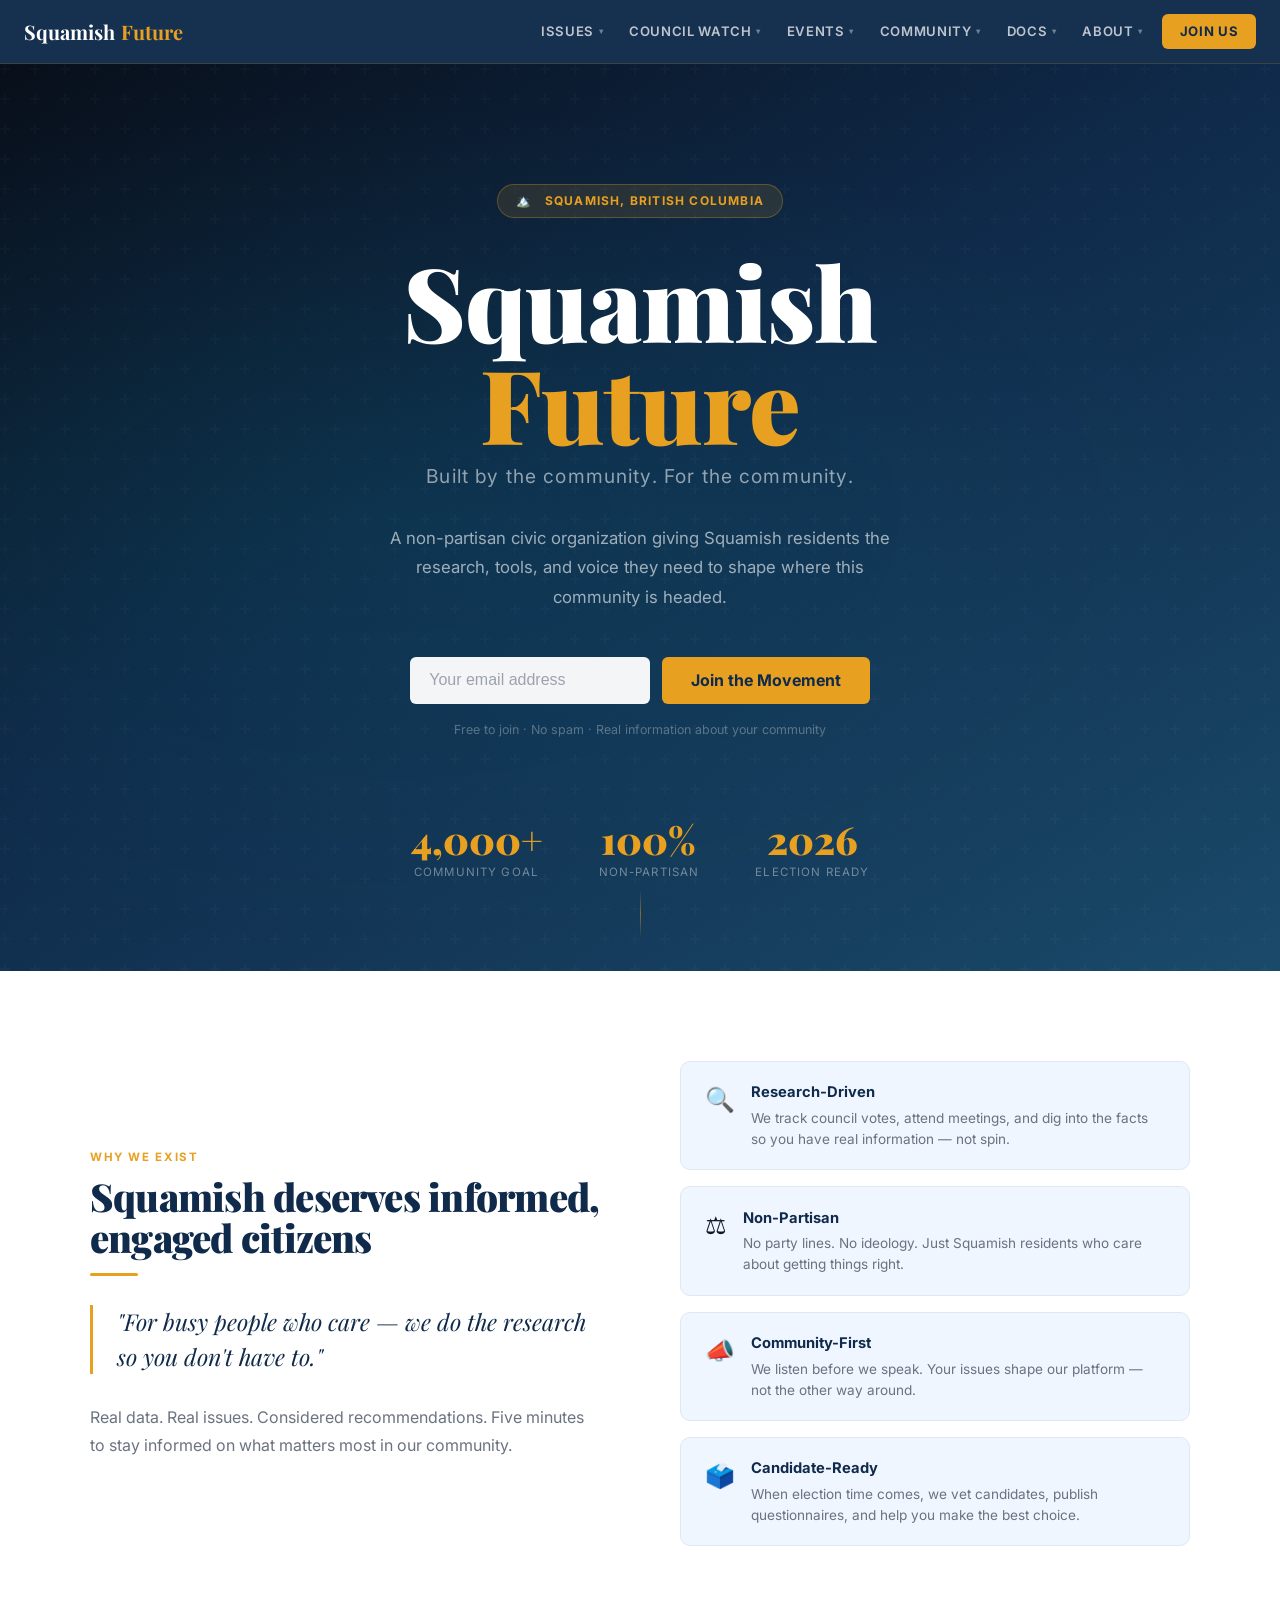
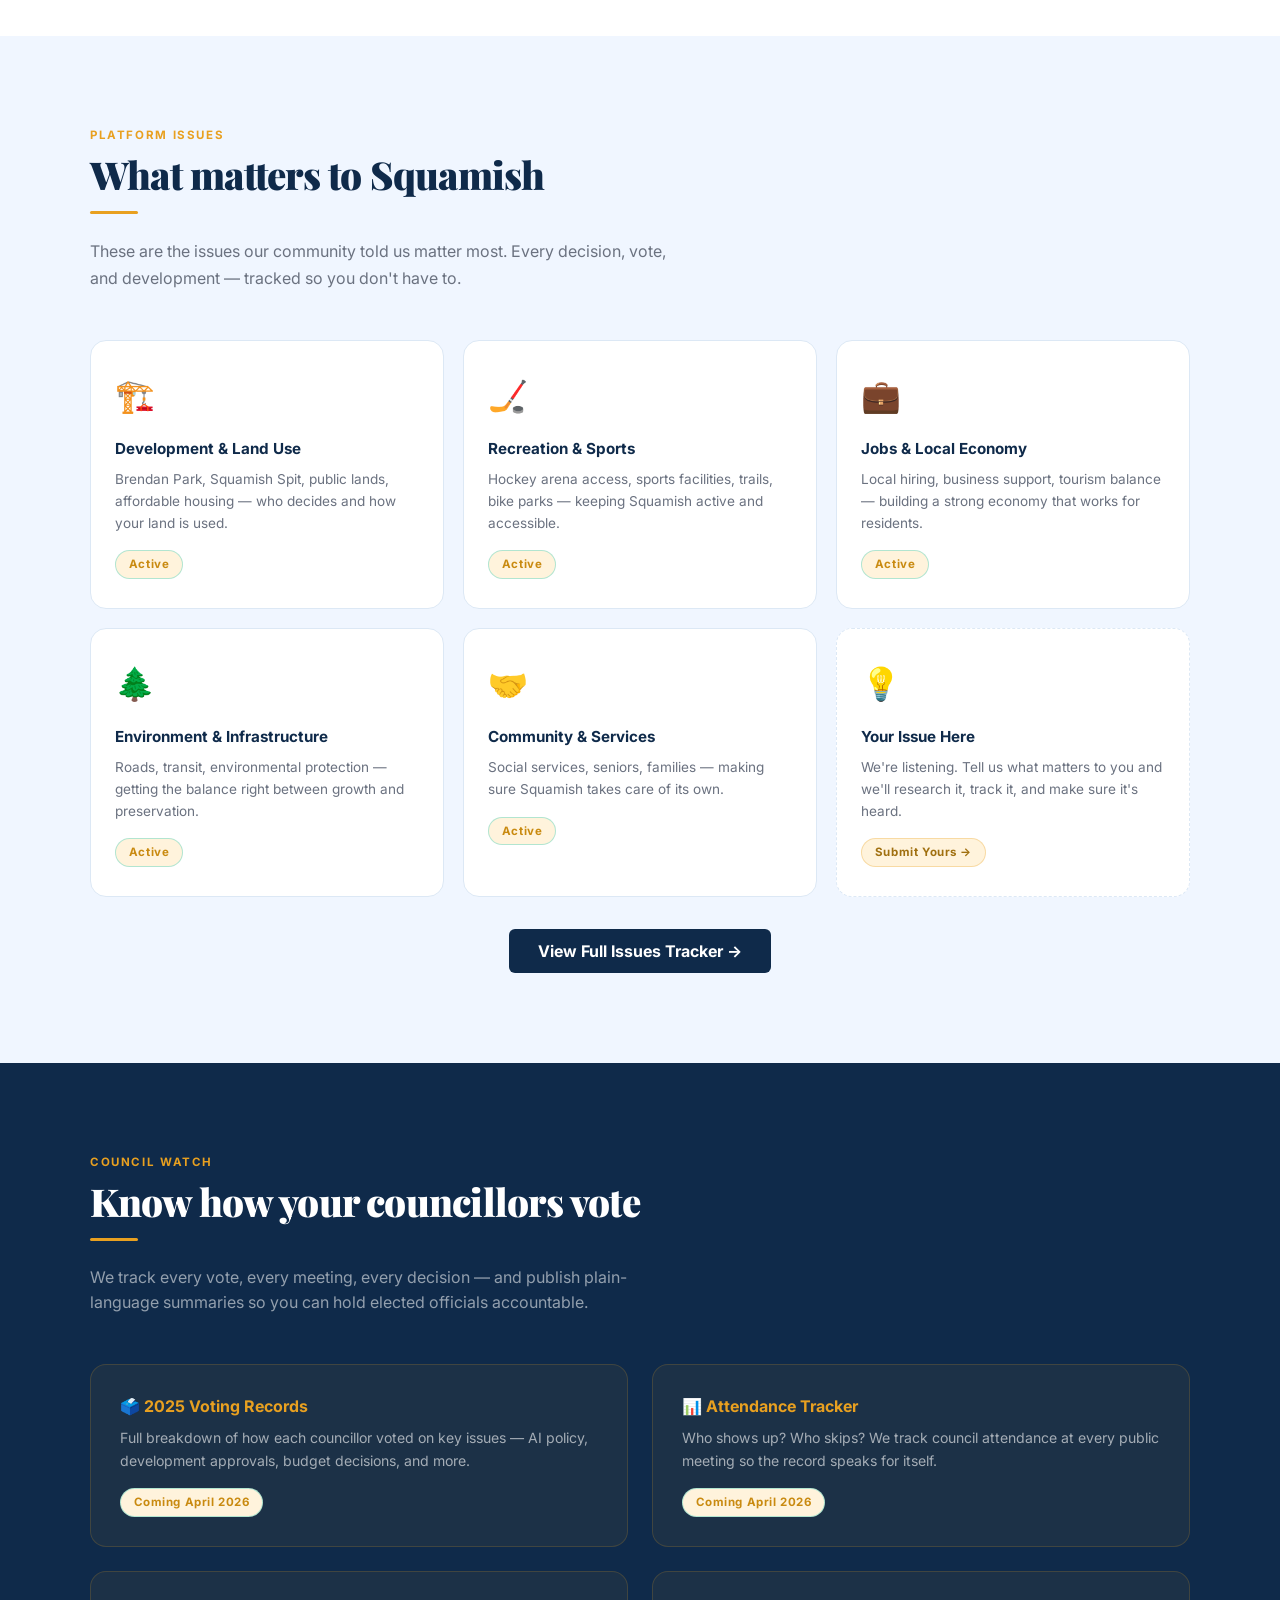
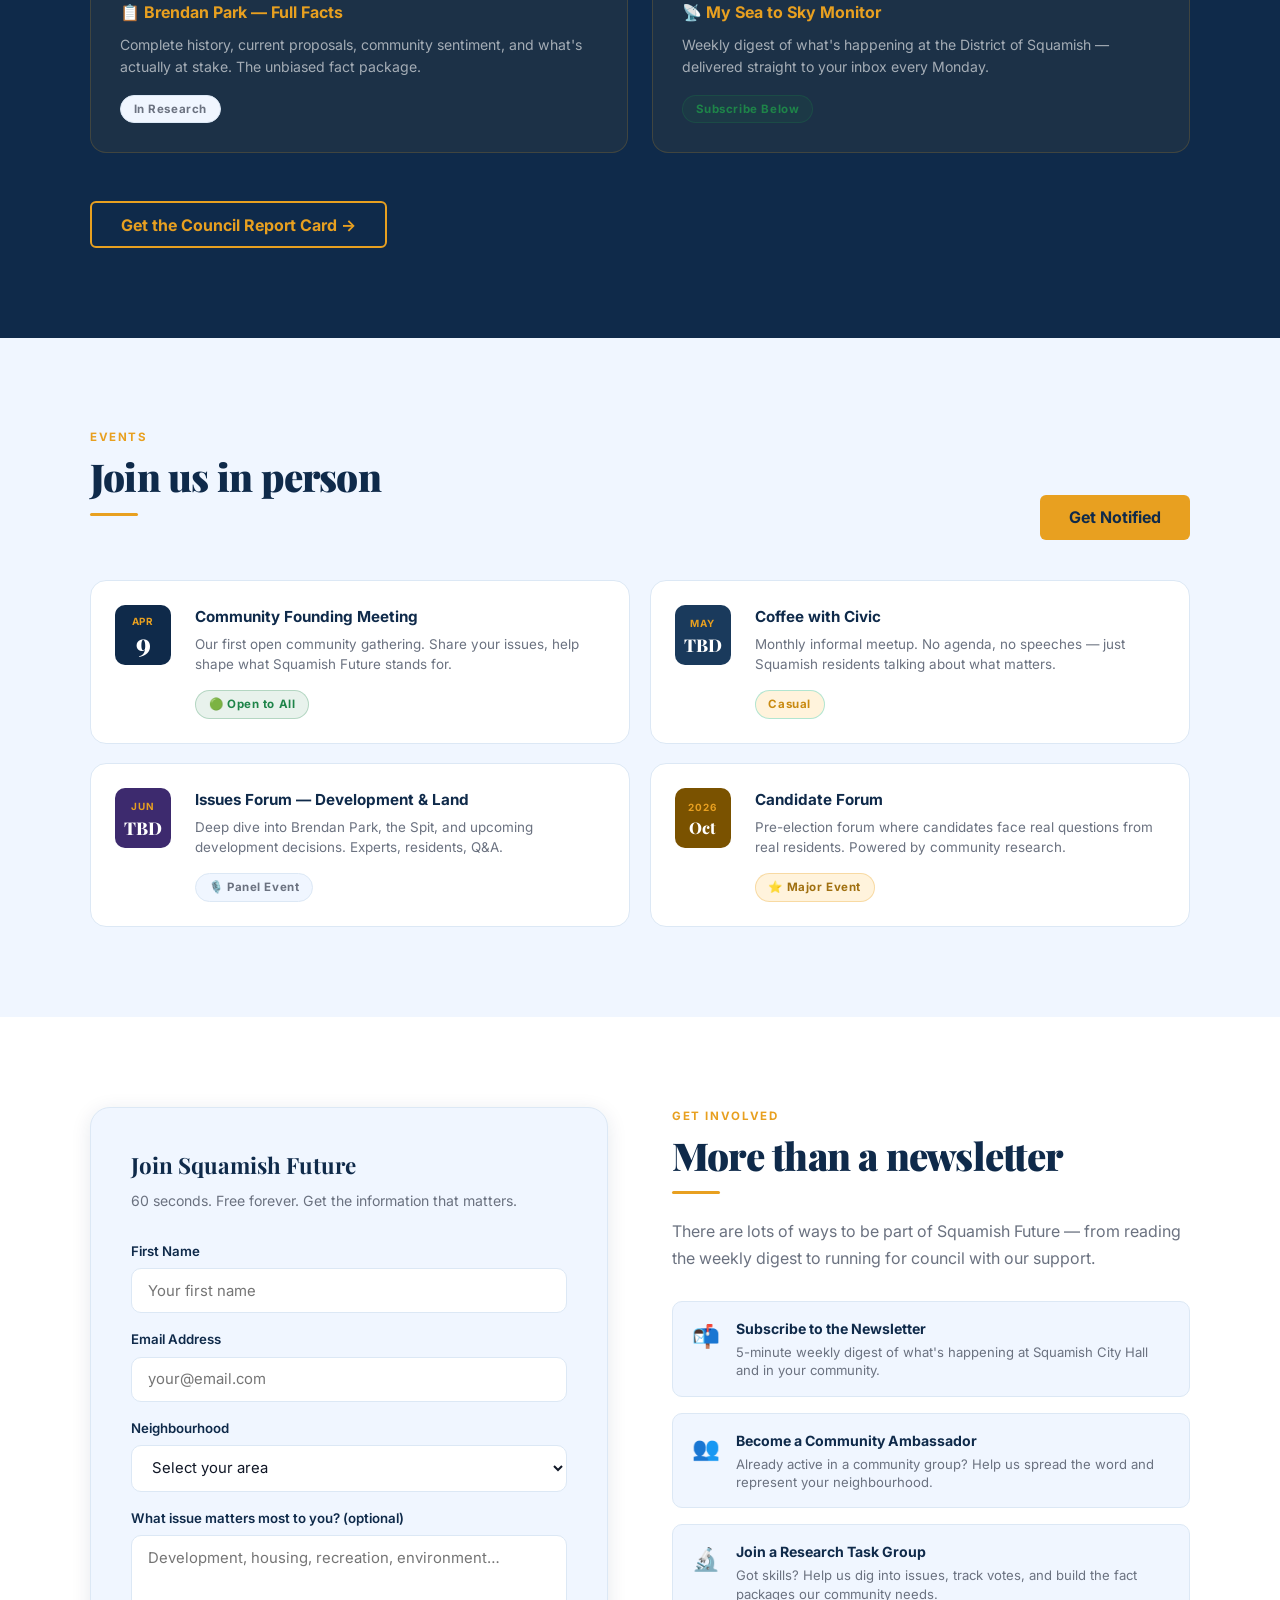
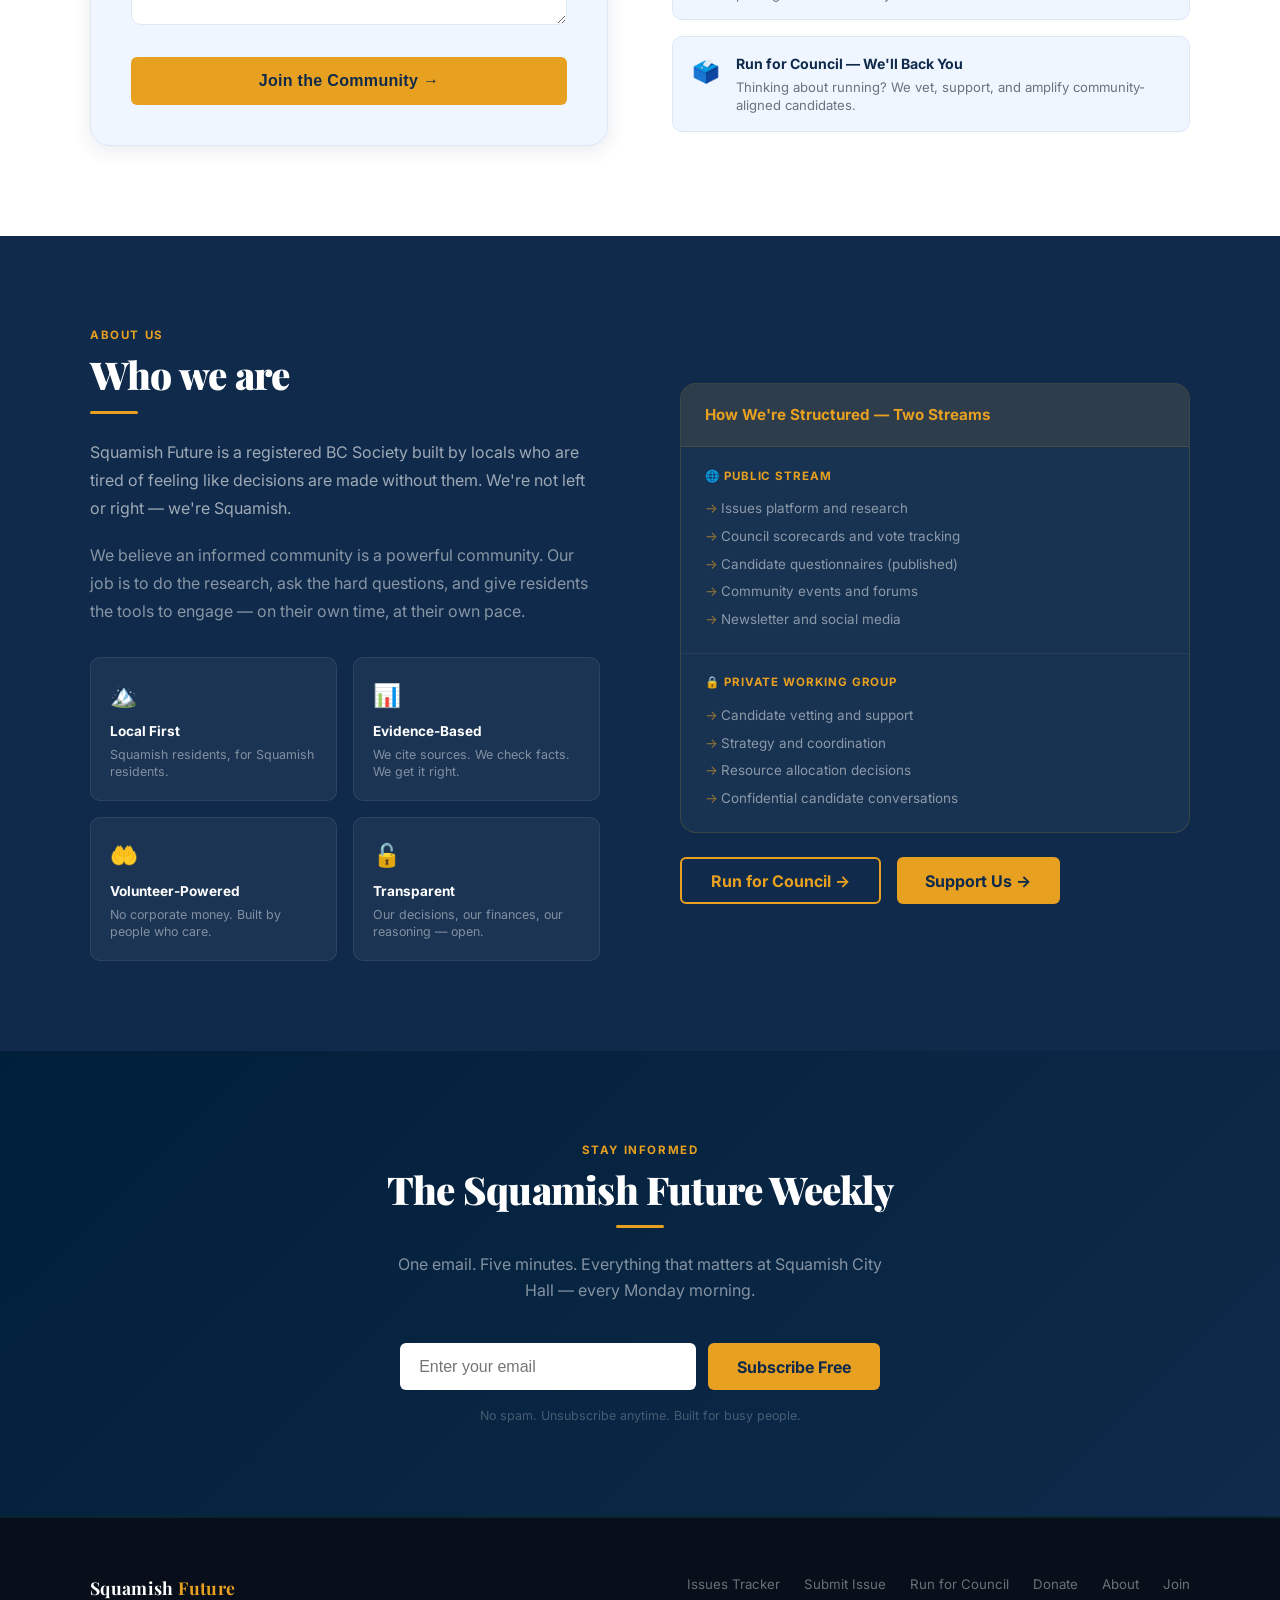
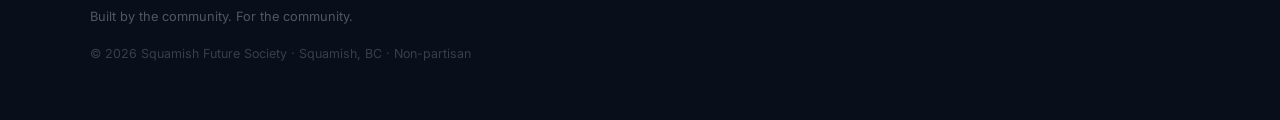
==== index.html @ d2bfe94b "Initial commit — Squamish Future prototype website" ====
<!DOCTYPE html>
<html lang="en">
<head>
  <meta charset="UTF-8" />
  <meta name="viewport" content="width=device-width, initial-scale=1.0" />
  <title>Squamish Future — Built by the community. For the community.</title>
  <meta name="description" content="Squamish Future is a non-partisan civic organization for Squamish, BC. Real data. Real issues. Built by the community, for the community." />
  <link rel="stylesheet" href="brand.css" />
  <style>
    /* ── PAGE-SPECIFIC STYLES ─────────────────────────── */

    /* HERO */
    #hero {
      min-height: 100vh;
      display: flex; flex-direction: column;
      align-items: center; justify-content: center;
      text-align: center;
      padding: 120px 2rem 90px;
      position: relative;
    }
    .hero-badge {
      display: inline-flex; align-items: center; gap: 0.5rem;
      background: rgba(232,160,32,0.12);
      border: 1px solid rgba(232,160,32,0.3);
      color: var(--teal);
      font-size: 0.75rem; font-weight: 700;
      letter-spacing: 0.1em; text-transform: uppercase;
      padding: 0.4rem 1.1rem; border-radius: 100px;
      margin-bottom: 2rem; position: relative; z-index: 1;
    }
    .hero-chief { display: none; }
    #hero h1 {
      font-family: var(--font-display);
      font-size: clamp(3.2rem, 8vw, 7rem);
      font-weight: 900;
      letter-spacing: -0.01em;
      text-transform: none;
      color: var(--white);
      line-height: 1.0;
      margin-bottom: 0.4rem;
      position: relative; z-index: 1;
    }
    #hero h1 .teal { color: var(--teal); }
    .hero-tagline {
      font-size: clamp(0.95rem, 2vw, 1.2rem);
      color: rgba(255,255,255,0.55);
      font-weight: 400;
      letter-spacing: 0.06em;
      margin-bottom: 2rem;
      position: relative; z-index: 1;
    }
    .hero-sub {
      font-size: 1.05rem;
      color: rgba(255,255,255,0.6);
      max-width: 520px;
      margin: 0 auto 2.8rem;
      line-height: 1.75;
      position: relative; z-index: 1;
    }
    .hero-form {
      display: flex; gap: 0.75rem;
      max-width: 460px; width: 100%;
      margin: 0 auto 1rem;
      position: relative; z-index: 1;
    }
    .hero-form input {
      flex: 1; padding: 0.9rem 1.2rem;
      border: none; border-radius: var(--radius-sm);
      font-size: 1rem; background: rgba(255,255,255,0.95);
      color: var(--dark); outline: none;
    }
    .hero-form input::placeholder { color: #9ca3af; }
    .hero-note {
      color: rgba(255,255,255,0.3);
      font-size: 0.78rem;
      position: relative; z-index: 1;
    }
    .hero-stats {
      display: flex; gap: 3.5rem; justify-content: center;
      margin-top: 5rem; flex-wrap: wrap;
      position: relative; z-index: 1;
    }
    .hero-stat .num {
      font-family: var(--font-display);
      font-size: 2.4rem; font-weight: 900;
      color: var(--teal); display: block; line-height: 1;
    }
    .hero-stat .lbl {
      color: rgba(255,255,255,0.4);
      font-size: 0.72rem; letter-spacing: 0.1em;
      text-transform: uppercase; margin-top: 0.3rem; display: block;
    }
    .teal-line {
      width: 1px; height: 50px;
      background: linear-gradient(to bottom, transparent, var(--teal), transparent);
      position: absolute; bottom: 2rem; left: 50%; opacity: 0.5;
      animation: pulse-line 2s ease-in-out infinite;
    }
    @keyframes pulse-line { 0%,100%{opacity:0.3} 50%{opacity:0.7} }

    /* MISSION */
    #mission { background: var(--white); }
    .mission-grid { display: grid; grid-template-columns: 1fr 1fr; gap: 5rem; align-items: center; }
    .mission-quote {
      font-family: var(--font-display);
      font-style: italic;
      font-size: 1.45rem;
      color: var(--navy);
      line-height: 1.5;
      padding-left: 1.5rem;
      border-left: 3px solid var(--teal);
      margin: 1.8rem 0;
    }
    .pillars { display: flex; flex-direction: column; gap: 1rem; }
    .pillar {
      display: flex; align-items: flex-start; gap: 1rem;
      padding: 1.2rem 1.5rem;
      background: var(--light); border-radius: var(--radius-md);
      border: 1px solid var(--border);
      transition: all 0.2s;
    }
    .pillar:hover { border-color: var(--teal); box-shadow: var(--shadow-sm); }
    .pillar-icon { font-size: 1.5rem; flex-shrink: 0; }
    .pillar h4 { font-size: 0.92rem; font-weight: 700; color: var(--navy); margin-bottom: 0.2rem; }
    .pillar p { font-size: 0.85rem; color: var(--grey); line-height: 1.55; }

    /* ISSUES */
    #issues { background: var(--light); }
    .issues-header { margin-bottom: 3rem; }
    .issues-grid { display: grid; grid-template-columns: repeat(3, 1fr); gap: 1.2rem; }
    .issue-card {
      background: var(--white); border: 1px solid var(--border);
      border-radius: var(--radius-lg); padding: 1.8rem 1.5rem;
      transition: all 0.22s;
    }
    .issue-card:hover { transform: translateY(-3px); box-shadow: var(--shadow-md); border-color: rgba(232,160,32,0.3); }
    .issue-icon { font-size: 2rem; margin-bottom: 1rem; display: block; }
    .issue-card h3 { font-size: 0.95rem; font-weight: 700; color: var(--navy); margin-bottom: 0.5rem; }
    .issue-card p { font-size: 0.85rem; color: var(--grey); line-height: 1.6; }

    /* COUNCIL */
    #council { background: var(--navy); }
    #council .section-label { color: var(--teal); }
    #council .display { color: var(--white); }
    #council .section-sub { color: rgba(255,255,255,0.55); max-width: 560px; margin-bottom: 3rem; }
    .council-grid { display: grid; grid-template-columns: 1fr 1fr; gap: 1.5rem; }
    .council-card {
      background: rgba(232,160,32,0.06);
      border: 1px solid rgba(232,160,32,0.18);
      border-radius: var(--radius-lg); padding: 1.8rem;
      transition: all 0.2s;
    }
    .council-card:hover { background: rgba(232,160,32,0.1); border-color: rgba(232,160,32,0.35); }
    .council-card h3 { color: var(--teal); font-size: 1rem; font-weight: 700; margin-bottom: 0.5rem; }
    .council-card p { color: rgba(255,255,255,0.6); font-size: 0.88rem; line-height: 1.6; }
    .council-cta { margin-top: 3rem; }

    /* JOIN */
    #join { background: var(--white); }
    .join-grid { display: grid; grid-template-columns: 1fr 1fr; gap: 4rem; align-items: start; }
    .join-form-card {
      background: var(--light); border: 1px solid var(--border);
      border-radius: var(--radius-xl); padding: 2.5rem;
      box-shadow: var(--shadow-md);
    }
    .join-form-card h3 {
      font-family: var(--font-display);
      font-size: 1.4rem; color: var(--navy); margin-bottom: 0.4rem;
    }
    .join-form-card > p { color: var(--grey); font-size: 0.88rem; margin-bottom: 1.8rem; }
    .form-submit-btn {
      width: 100%; background: var(--teal); color: var(--navy);
      border: none; padding: 0.95rem; border-radius: var(--radius-sm);
      font-size: 1rem; font-weight: 800; cursor: pointer;
      transition: all 0.2s; margin-top: 0.5rem; letter-spacing: 0.02em;
    }
    .form-submit-btn:hover { background: var(--teal-dark); box-shadow: var(--shadow-teal); transform: translateY(-1px); }
    .ways-list { display: flex; flex-direction: column; gap: 1rem; }
    .way-item {
      display: flex; align-items: flex-start; gap: 1rem;
      padding: 1rem 1.2rem; background: var(--light);
      border-radius: var(--radius-md); border: 1px solid var(--border);
      transition: all 0.2s;
    }
    .way-item:hover { border-color: var(--teal); }
    .way-icon { font-size: 1.4rem; flex-shrink: 0; }
    .way-item h4 { font-size: 0.88rem; font-weight: 700; color: var(--navy); margin-bottom: 0.15rem; }
    .way-item p { font-size: 0.82rem; color: var(--grey); line-height: 1.4; }

    /* EVENTS */
    #events { background: var(--light); }
    .events-top { display: flex; justify-content: space-between; align-items: flex-end; margin-bottom: 2.5rem; flex-wrap: wrap; gap: 1rem; }
    .events-grid { display: grid; grid-template-columns: 1fr 1fr; gap: 1.2rem; }
    .event-card {
      display: flex; gap: 1.5rem; align-items: flex-start;
      padding: 1.5rem; background: var(--white);
      border: 1px solid var(--border); border-radius: var(--radius-lg);
      transition: all 0.2s;
    }
    .event-card:hover { box-shadow: var(--shadow-md); border-color: rgba(232,160,32,0.3); }
    .event-date {
      flex-shrink: 0; width: 56px; height: 60px;
      background: var(--navy); border-radius: var(--radius-md);
      display: flex; flex-direction: column; align-items: center; justify-content: center;
      color: white;
    }
    .event-date .month { font-size: 0.62rem; font-weight: 700; letter-spacing: 0.1em; text-transform: uppercase; color: var(--teal); }
    .event-date .day { font-size: 1.6rem; font-weight: 900; line-height: 1; font-family: var(--font-display); }
    .event-info h4 { font-size: 0.95rem; font-weight: 700; color: var(--navy); margin-bottom: 0.3rem; }
    .event-info p { font-size: 0.84rem; color: var(--grey); line-height: 1.5; }

    /* ABOUT */
    #about { background: var(--navy); }
    #about .section-label { color: var(--teal); }
    #about .display { color: var(--white); }
    #about .section-sub { color: rgba(255,255,255,0.55); }
    .about-grid { display: grid; grid-template-columns: 1fr 1fr; gap: 5rem; align-items: center; }
    .about-values { display: grid; grid-template-columns: 1fr 1fr; gap: 1rem; margin-top: 2rem; }
    .value-item {
      padding: 1.2rem; background: rgba(255,255,255,0.05);
      border: 1px solid rgba(255,255,255,0.08); border-radius: var(--radius-md);
    }
    .value-icon { font-size: 1.4rem; margin-bottom: 0.5rem; display: block; }
    .value-item h4 { font-size: 0.85rem; font-weight: 700; color: var(--white); margin-bottom: 0.2rem; }
    .value-item p { font-size: 0.78rem; color: rgba(255,255,255,0.45); line-height: 1.4; }
    .stream-card {
      background: rgba(255,255,255,0.04); border: 1px solid rgba(232,160,32,0.18);
      border-radius: var(--radius-lg); overflow: hidden;
    }
    .stream-header { background: rgba(232,160,32,0.1); padding: 1.2rem 1.5rem; border-bottom: 1px solid rgba(232,160,32,0.15); }
    .stream-header h3 { color: var(--teal); font-size: 0.95rem; font-weight: 700; }
    .stream-body { padding: 1.2rem 1.5rem; border-bottom: 1px solid rgba(255,255,255,0.06); }
    .stream-body:last-child { border-bottom: none; }
    .stream-label { font-size: 0.72rem; font-weight: 700; letter-spacing: 0.08em; text-transform: uppercase; color: var(--teal); margin-bottom: 0.6rem; display: block; }
    .stream-body ul { list-style: none; }
    .stream-body li { font-size: 0.84rem; color: rgba(255,255,255,0.5); padding: 0.2rem 0 0.2rem 1rem; position: relative; }
    .stream-body li::before { content: '→'; position: absolute; left: 0; color: var(--teal); opacity: 0.6; }

    /* NEWSLETTER */
    #newsletter {
      background: linear-gradient(135deg, #001f3a 0%, var(--navy) 100%);
      text-align: center;
    }
    #newsletter .display { color: var(--white); }
    #newsletter .section-sub { color: rgba(255,255,255,0.5); margin: 0 auto 2.5rem; max-width: 500px; }
    .newsletter-form { display: flex; gap: 0.75rem; justify-content: center; flex-wrap: wrap; max-width: 480px; margin: 0 auto; }
    .newsletter-form input { flex: 1; min-width: 200px; padding: 0.9rem 1.2rem; border: none; border-radius: var(--radius-sm); font-size: 1rem; outline: none; }
    .newsletter-note { color: rgba(255,255,255,0.25); font-size: 0.78rem; margin-top: 1rem; }

    /* RESPONSIVE */
    @media (max-width: 900px) {
      .mission-grid, .join-grid, .about-grid { grid-template-columns: 1fr; gap: 2.5rem; }
      .council-grid { grid-template-columns: 1fr; }
    }
    @media (max-width: 700px) {
      .issues-grid { grid-template-columns: 1fr 1fr; }
      .events-grid { grid-template-columns: 1fr; }
      .about-values { grid-template-columns: 1fr 1fr; }
      .hero-stats { gap: 2rem; }
      .hero-form { flex-direction: column; }
    }
    @media (max-width: 480px) {
      .issues-grid, .about-values { grid-template-columns: 1fr; }
    }
  </style>
</head>
<body>

<!-- NAV -->
<nav class="sf-nav" id="mainNav"></nav>

<!-- HERO -->
<section id="hero" class="hero-bg">
  <div class="hero-badge">🏔️ &nbsp; Squamish, British Columbia</div>

  <h1 class="display display-lg">Squamish<br><span class="teal">Future</span></h1>
  <p class="hero-tagline">Built by the community. For the community.</p>
  <p class="hero-sub">A non-partisan civic organization giving Squamish residents the research, tools, and voice they need to shape where this community is headed.</p>

  <form class="hero-form" onsubmit="return false;">
    <input type="email" placeholder="Your email address" />
    <button class="btn btn-teal" type="submit">Join the Movement</button>
  </form>
  <p class="hero-note">Free to join · No spam · Real information about your community</p>

  <div class="hero-stats">
    <div class="hero-stat"><span class="num">4,000+</span><span class="lbl">Community Goal</span></div>
    <div class="hero-stat"><span class="num">100%</span><span class="lbl">Non-Partisan</span></div>
    <div class="hero-stat"><span class="num">2026</span><span class="lbl">Election Ready</span></div>
  </div>

  <div class="teal-line"></div>
</section>

<!-- MISSION -->
<section id="mission" class="sf-section">
  <div class="container">
    <div class="mission-grid">
      <div>
        <span class="section-label">Why We Exist</span>
        <h2 class="display display-sm" style="color:var(--navy)">Squamish deserves informed, engaged citizens</h2>
        <div class="teal-rule"></div>
        <blockquote class="mission-quote">"For busy people who care — we do the research so you don't have to."</blockquote>
        <p style="color:var(--grey); font-size:1rem; line-height:1.75;">Real data. Real issues. Considered recommendations. Five minutes to stay informed on what matters most in our community.</p>
      </div>
      <div class="pillars">
        <div class="pillar"><span class="pillar-icon">🔍</span><div><h4>Research-Driven</h4><p>We track council votes, attend meetings, and dig into the facts so you have real information — not spin.</p></div></div>
        <div class="pillar"><span class="pillar-icon">⚖️</span><div><h4>Non-Partisan</h4><p>No party lines. No ideology. Just Squamish residents who care about getting things right.</p></div></div>
        <div class="pillar"><span class="pillar-icon">📣</span><div><h4>Community-First</h4><p>We listen before we speak. Your issues shape our platform — not the other way around.</p></div></div>
        <div class="pillar"><span class="pillar-icon">🗳️</span><div><h4>Candidate-Ready</h4><p>When election time comes, we vet candidates, publish questionnaires, and help you make the best choice.</p></div></div>
      </div>
    </div>
  </div>
</section>

<!-- ISSUES -->
<section id="issues" class="sf-section-light">
  <div class="container">
    <div class="issues-header">
      <span class="section-label">Platform Issues</span>
      <h2 class="display display-sm" style="color:var(--navy)">What matters to Squamish</h2>
      <div class="teal-rule"></div>
      <p style="color:var(--grey); font-size:1rem; max-width:580px; line-height:1.7;">These are the issues our community told us matter most. Every decision, vote, and development — tracked so you don't have to.</p>
    </div>
    <div class="issues-grid">
      <div class="issue-card"><span class="issue-icon">🏗️</span><h3>Development &amp; Land Use</h3><p>Brendan Park, Squamish Spit, public lands, affordable housing — who decides and how your land is used.</p><div class="mt-2"><span class="badge badge-teal">Active</span></div></div>
      <div class="issue-card"><span class="issue-icon">🏒</span><h3>Recreation &amp; Sports</h3><p>Hockey arena access, sports facilities, trails, bike parks — keeping Squamish active and accessible.</p><div class="mt-2"><span class="badge badge-teal">Active</span></div></div>
      <div class="issue-card"><span class="issue-icon">💼</span><h3>Jobs &amp; Local Economy</h3><p>Local hiring, business support, tourism balance — building a strong economy that works for residents.</p><div class="mt-2"><span class="badge badge-teal">Active</span></div></div>
      <div class="issue-card"><span class="issue-icon">🌲</span><h3>Environment &amp; Infrastructure</h3><p>Roads, transit, environmental protection — getting the balance right between growth and preservation.</p><div class="mt-2"><span class="badge badge-teal">Active</span></div></div>
      <div class="issue-card"><span class="issue-icon">🤝</span><h3>Community &amp; Services</h3><p>Social services, seniors, families — making sure Squamish takes care of its own.</p><div class="mt-2"><span class="badge badge-teal">Active</span></div></div>
      <div class="issue-card" style="border-style:dashed; cursor:pointer;" onclick="window.location='submit.html'">
        <span class="issue-icon">💡</span>
        <h3>Your Issue Here</h3>
        <p>We're listening. Tell us what matters to you and we'll research it, track it, and make sure it's heard.</p>
        <div class="mt-2"><span class="badge badge-amber">Submit Yours →</span></div>
      </div>
    </div>
    <div class="mt-4 text-center">
      <a href="tracker.html" class="btn btn-navy">View Full Issues Tracker →</a>
    </div>
  </div>
</section>

<!-- COUNCIL WATCH -->
<section id="council" class="sf-section-dark">
  <div class="container">
    <span class="section-label">Council Watch</span>
    <h2 class="display display-sm">Know how your councillors vote</h2>
    <div class="teal-rule"></div>
    <p class="section-sub">We track every vote, every meeting, every decision — and publish plain-language summaries so you can hold elected officials accountable.</p>
    <div class="council-grid">
      <div class="council-card"><h3>🗳️ 2025 Voting Records</h3><p>Full breakdown of how each councillor voted on key issues — AI policy, development approvals, budget decisions, and more.</p><div class="mt-2"><span class="badge badge-teal">Coming April 2026</span></div></div>
      <div class="council-card"><h3>📊 Attendance Tracker</h3><p>Who shows up? Who skips? We track council attendance at every public meeting so the record speaks for itself.</p><div class="mt-2"><span class="badge badge-teal">Coming April 2026</span></div></div>
      <div class="council-card"><h3>📋 Brendan Park — Full Facts</h3><p>Complete history, current proposals, community sentiment, and what's actually at stake. The unbiased fact package.</p><div class="mt-2"><span class="badge badge-grey">In Research</span></div></div>
      <div class="council-card"><h3>📡 My Sea to Sky Monitor</h3><p>Weekly digest of what's happening at the District of Squamish — delivered straight to your inbox every Monday.</p><div class="mt-2"><span class="badge badge-green">Subscribe Below</span></div></div>
    </div>
    <div class="council-cta">
      <a href="#join" class="btn btn-outline-teal">Get the Council Report Card →</a>
    </div>
  </div>
</section>

<!-- EVENTS -->
<section id="events" class="sf-section-light">
  <div class="container">
    <div class="events-top">
      <div>
        <span class="section-label">Events</span>
        <h2 class="display display-sm" style="color:var(--navy)">Join us in person</h2>
        <div class="teal-rule"></div>
      </div>
      <a href="#join" class="btn btn-teal">Get Notified</a>
    </div>
    <div class="events-grid">
      <div class="event-card">
        <div class="event-date"><span class="month">Apr</span><span class="day">9</span></div>
        <div class="event-info">
          <h4>Community Founding Meeting</h4>
          <p>Our first open community gathering. Share your issues, help shape what Squamish Future stands for.</p>
          <div class="mt-2"><span class="badge badge-green">🟢 Open to All</span></div>
        </div>
      </div>
      <div class="event-card">
        <div class="event-date" style="background:var(--navy-mid)"><span class="month">May</span><span class="day" style="font-size:1.1rem;font-weight:800;padding-top:4px">TBD</span></div>
        <div class="event-info">
          <h4>Coffee with Civic</h4>
          <p>Monthly informal meetup. No agenda, no speeches — just Squamish residents talking about what matters.</p>
          <div class="mt-2"><span class="badge badge-teal">Casual</span></div>
        </div>
      </div>
      <div class="event-card">
        <div class="event-date" style="background:#3d2a6e"><span class="month">Jun</span><span class="day" style="font-size:1.1rem;font-weight:800;padding-top:4px">TBD</span></div>
        <div class="event-info">
          <h4>Issues Forum — Development &amp; Land</h4>
          <p>Deep dive into Brendan Park, the Spit, and upcoming development decisions. Experts, residents, Q&amp;A.</p>
          <div class="mt-2"><span class="badge badge-grey">🎙️ Panel Event</span></div>
        </div>
      </div>
      <div class="event-card">
        <div class="event-date" style="background:#7a5200"><span class="month">2026</span><span class="day" style="font-size:1rem;font-weight:800;padding-top:4px">Oct</span></div>
        <div class="event-info">
          <h4>Candidate Forum</h4>
          <p>Pre-election forum where candidates face real questions from real residents. Powered by community research.</p>
          <div class="mt-2"><span class="badge badge-amber">⭐ Major Event</span></div>
        </div>
      </div>
    </div>
  </div>
</section>

<!-- JOIN -->
<section id="join" class="sf-section">
  <div class="container">
    <div class="join-grid">
      <div class="join-form-card">
        <h3>Join Squamish Future</h3>
        <p>60 seconds. Free forever. Get the information that matters.</p>
        <div class="sf-field"><label>First Name</label><input type="text" placeholder="Your first name" /></div>
        <div class="sf-field"><label>Email Address</label><input type="email" placeholder="your@email.com" /></div>
        <div class="sf-field">
          <label>Neighbourhood</label>
          <select>
            <option value="">Select your area</option>
            <option>Downtown Squamish</option>
            <option>Garibaldi Highlands</option>
            <option>Brackendale</option>
            <option>Valleycliffe</option>
            <option>Britannia Beach</option>
            <option>Other / Sea to Sky</option>
          </select>
        </div>
        <div class="sf-field"><label>What issue matters most to you? (optional)</label><textarea placeholder="Development, housing, recreation, environment…" rows="3"></textarea></div>
        <button class="form-submit-btn">Join the Community →</button>
      </div>
      <div>
        <span class="section-label">Get Involved</span>
        <h2 class="display display-sm" style="color:var(--navy); margin-bottom:0.5rem;">More than a newsletter</h2>
        <div class="teal-rule"></div>
        <p style="color:var(--grey); margin-bottom:1.8rem; line-height:1.7;">There are lots of ways to be part of Squamish Future — from reading the weekly digest to running for council with our support.</p>
        <div class="ways-list">
          <div class="way-item"><span class="way-icon">📬</span><div><h4>Subscribe to the Newsletter</h4><p>5-minute weekly digest of what's happening at Squamish City Hall and in your community.</p></div></div>
          <div class="way-item"><span class="way-icon">👥</span><div><h4>Become a Community Ambassador</h4><p>Already active in a community group? Help us spread the word and represent your neighbourhood.</p></div></div>
          <div class="way-item"><span class="way-icon">🔬</span><div><h4>Join a Research Task Group</h4><p>Got skills? Help us dig into issues, track votes, and build the fact packages our community needs.</p></div></div>
          <div class="way-item"><span class="way-icon">🗳️</span><div><h4>Run for Council — We'll Back You</h4><p>Thinking about running? We vet, support, and amplify community-aligned candidates.</p></div></div>
        </div>
      </div>
    </div>
  </div>
</section>

<!-- ABOUT -->
<section id="about" class="sf-section-dark">
  <div class="container">
    <div class="about-grid">
      <div>
        <span class="section-label">About Us</span>
        <h2 class="display display-sm" style="color:var(--white); margin-bottom:0.5rem;">Who we are</h2>
        <div class="teal-rule"></div>
        <p style="color:rgba(255,255,255,0.6); margin-bottom:1.2rem; line-height:1.75;">Squamish Future is a registered BC Society built by locals who are tired of feeling like decisions are made without them. We're not left or right — we're Squamish.</p>
        <p style="color:rgba(255,255,255,0.5); line-height:1.75;">We believe an informed community is a powerful community. Our job is to do the research, ask the hard questions, and give residents the tools to engage — on their own time, at their own pace.</p>
        <div class="about-values">
          <div class="value-item"><span class="value-icon">🏔️</span><h4>Local First</h4><p>Squamish residents, for Squamish residents.</p></div>
          <div class="value-item"><span class="value-icon">📊</span><h4>Evidence-Based</h4><p>We cite sources. We check facts. We get it right.</p></div>
          <div class="value-item"><span class="value-icon">🤲</span><h4>Volunteer-Powered</h4><p>No corporate money. Built by people who care.</p></div>
          <div class="value-item"><span class="value-icon">🔓</span><h4>Transparent</h4><p>Our decisions, our finances, our reasoning — open.</p></div>
        </div>
      </div>
      <div>
        <div class="stream-card">
          <div class="stream-header"><h3>How We're Structured — Two Streams</h3></div>
          <div class="stream-body">
            <span class="stream-label">🌐 Public Stream</span>
            <ul>
              <li>Issues platform and research</li>
              <li>Council scorecards and vote tracking</li>
              <li>Candidate questionnaires (published)</li>
              <li>Community events and forums</li>
              <li>Newsletter and social media</li>
            </ul>
          </div>
          <div class="stream-body">
            <span class="stream-label">🔒 Private Working Group</span>
            <ul>
              <li>Candidate vetting and support</li>
              <li>Strategy and coordination</li>
              <li>Resource allocation decisions</li>
              <li>Confidential candidate conversations</li>
            </ul>
          </div>
        </div>
        <div class="mt-3" style="display:flex; gap:1rem; flex-wrap:wrap;">
          <a href="candidate.html" class="btn btn-outline-teal">Run for Council →</a>
          <a href="donate.html" class="btn btn-teal">Support Us →</a>
        </div>
      </div>
    </div>
  </div>
</section>

<!-- NEWSLETTER -->
<section id="newsletter" class="sf-section-dark" style="text-align:center; background: linear-gradient(135deg, #001f3a 0%, var(--navy) 100%);">
  <div class="container">
    <span class="section-label" style="display:block; text-align:center;">Stay Informed</span>
    <h2 class="display display-sm" style="color:var(--white);">The Squamish Future Weekly</h2>
    <div class="teal-rule centered"></div>
    <p class="section-sub">One email. Five minutes. Everything that matters at Squamish City Hall — every Monday morning.</p>
    <form class="newsletter-form" onsubmit="return false;">
      <input type="email" placeholder="Enter your email" />
      <button class="btn btn-teal" type="submit">Subscribe Free</button>
    </form>
    <p class="newsletter-note">No spam. Unsubscribe anytime. Built for busy people.</p>
  </div>
</section>

<!-- FOOTER -->
<footer class="sf-footer">
  <div class="sf-footer-inner">
    <div>
      <div class="sf-footer-wordmark">Squamish <span>Future</span></div>
      <p class="sf-footer-tagline">Built by the community. For the community.</p>
      <p class="sf-footer-copy mt-2">© 2026 Squamish Future Society · Squamish, BC · Non-partisan</p>
    </div>
    <div class="sf-footer-links">
      <a href="tracker.html">Issues Tracker</a>
      <a href="submit.html">Submit Issue</a>
      <a href="candidate.html">Run for Council</a>
      <a href="donate.html">Donate</a>
      <a href="#about">About</a>
      <a href="#join">Join</a>
    </div>
  </div>
</footer>

<script src="nav.js"></script>
</body>
</html>
---- brand.css ----
/*
 * SQUAMISH FUTURE — Brand System
 * Version 1.0 | March 2026
 * ─────────────────────────────────────────────────────────
 * Wordmark:  SQUAMISH FUTURE — all caps, Playfair Display
 * Palette:   Deep navy + Electric teal + White
 * Tagline:   Built by the community. For the community.
 * Mark:      Stawamus Chief silhouette
 * Voice:     Community Convener — warm, inclusive, inviting
 * Texture:   Movement Energy + Community Warmth
 */

@import url('https://fonts.googleapis.com/css2?family=Inter:wght@300;400;500;600;700;800;900&family=Playfair+Display:ital,wght@0,700;0,900;1,700&display=swap');

/* ── TOKENS ──────────────────────────────────────────── */
:root {
  /* Core palette */
  --navy:        #0f2a4a;   /* Primary — deep authority */
  --navy-dark:   #080f1a;   /* Footer / deepest */
  --navy-mid:    #1a3a5c;   /* Mid navy */
  --teal:        #e8a020;   /* Gold — primary accent */
  --teal-dark:   #c98a10;   /* Gold hover / pressed */
  --teal-light:  #fff3dc;   /* Gold tint for backgrounds */
  --teal-glow:   rgba(232, 160, 32, 0.18); /* Gold glow/shadow */
  --amber:       #e8a020;   /* Gold */
  --amber-light: #fff3dc;   /* Gold tint */
  --green:       #1e8449;   /* Status: active / success */
  --white:       #ffffff;
  --off-white:   #f8fbff;   /* Page backgrounds */
  --light:       #f0f6ff;   /* Card backgrounds */
  --border:      #dce8f5;   /* Borders */
  --grey:        #6b7280;   /* Body text secondary */
  --dark:        #111827;   /* Primary body text */

  /* Typography */
  --font-display: 'Playfair Display', Georgia, serif;
  --font-body:    'Inter', system-ui, sans-serif;

  /* Spacing */
  --radius-sm:   6px;
  --radius-md:   10px;
  --radius-lg:   16px;
  --radius-xl:   20px;

  /* Shadows */
  --shadow-sm:   0 2px 8px rgba(15, 42, 74, 0.06);
  --shadow-md:   0 4px 20px rgba(15, 42, 74, 0.10);
  --shadow-lg:   0 8px 40px rgba(15, 42, 74, 0.14);
  --shadow-teal: 0 4px 24px rgba(0, 196, 179, 0.28);
}

/* ── RESET ───────────────────────────────────────────── */
*, *::before, *::after { box-sizing: border-box; margin: 0; padding: 0; }
html { scroll-behavior: smooth; }
body {
  font-family: var(--font-body);
  color: var(--dark);
  background: var(--off-white);
  line-height: 1.6;
  -webkit-font-smoothing: antialiased;
}

/* ── WORDMARK ─────────────────────────────────────────── */
.wordmark {
  font-family: var(--font-display);
  font-weight: 700;
  letter-spacing: 0.02em;
  text-transform: none;
  font-size: 1.3rem;
  color: var(--white);
  text-decoration: none;
  display: flex;
  align-items: center;
  gap: 0.5rem;
}
.wordmark .chief-mark { display: none; }
.wordmark span.accent { color: var(--teal); }

/* ── NAVIGATION ───────────────────────────────────────── */
.sf-nav {
  position: sticky; top: 0; z-index: 100;
  background: rgba(15, 42, 74, 0.97);
  backdrop-filter: blur(10px);
  padding: 0 2rem;
  display: flex; align-items: center; justify-content: space-between;
  height: 66px;
  border-bottom: 1px solid rgba(0, 196, 179, 0.15);
}
.sf-nav-links { display: flex; gap: 1.8rem; list-style: none; align-items: center; }
.sf-nav-links a {
  color: rgba(255,255,255,0.72);
  text-decoration: none;
  font-size: 0.82rem;
  font-weight: 600;
  letter-spacing: 0.05em;
  text-transform: uppercase;
  transition: color 0.2s;
}
.sf-nav-links a:hover { color: var(--teal); }
.sf-nav-cta {
  background: var(--teal) !important;
  color: var(--navy) !important;
  padding: 0.48rem 1.2rem;
  border-radius: var(--radius-sm);
  font-weight: 700 !important;
  letter-spacing: 0.04em;
  transition: background 0.2s, box-shadow 0.2s !important;
}
.sf-nav-cta:hover {
  background: var(--teal-dark) !important;
  box-shadow: var(--shadow-teal) !important;
}

/* ── TYPOGRAPHY ───────────────────────────────────────── */
.display {
  font-family: var(--font-display);
  font-weight: 900;
  letter-spacing: -0.02em;
  line-height: 1.05;
}
.display-lg { font-size: clamp(3rem, 7vw, 6rem); }
.display-md { font-size: clamp(2rem, 4vw, 3.2rem); }
.display-sm { font-size: clamp(1.6rem, 3vw, 2.4rem); }

.section-label {
  font-size: 0.72rem;
  font-weight: 700;
  letter-spacing: 0.14em;
  text-transform: uppercase;
  color: var(--teal);
  display: block;
  margin-bottom: 0.6rem;
}
.section-label.on-dark { color: var(--teal); }

/* ── BUTTONS ──────────────────────────────────────────── */
.btn {
  display: inline-flex; align-items: center; gap: 0.4rem;
  font-family: var(--font-body);
  font-weight: 700;
  text-decoration: none;
  border: none;
  cursor: pointer;
  transition: all 0.2s;
  border-radius: var(--radius-sm);
  line-height: 1;
}
.btn-teal {
  background: var(--teal);
  color: var(--navy);
  padding: 0.9rem 1.8rem;
  font-size: 1rem;
}
.btn-teal:hover {
  background: var(--teal-dark);
  transform: translateY(-1px);
  box-shadow: var(--shadow-teal);
}
.btn-navy {
  background: var(--navy);
  color: var(--white);
  padding: 0.9rem 1.8rem;
  font-size: 1rem;
}
.btn-navy:hover {
  background: var(--navy-mid);
  transform: translateY(-1px);
  box-shadow: var(--shadow-md);
}
.btn-amber {
  background: var(--amber);
  color: var(--navy);
  padding: 0.9rem 1.8rem;
  font-size: 1rem;
}
.btn-amber:hover { background: #f0b030; transform: translateY(-1px); }
.btn-outline-teal {
  background: transparent;
  border: 2px solid var(--teal);
  color: var(--teal);
  padding: 0.85rem 1.8rem;
  font-size: 1rem;
}
.btn-outline-teal:hover { background: var(--teal); color: var(--navy); }
.btn-outline-white {
  background: transparent;
  border: 2px solid rgba(255,255,255,0.35);
  color: white;
  padding: 0.85rem 1.8rem;
  font-size: 1rem;
}
.btn-outline-white:hover { border-color: white; background: rgba(255,255,255,0.1); }

/* ── HERO PATTERN ─────────────────────────────────────── */
.hero-bg {
  background: linear-gradient(150deg, var(--navy-dark) 0%, var(--navy) 45%, #1a4a6a 100%);
  position: relative;
  overflow: hidden;
}
.hero-bg::before {
  content: '';
  position: absolute; inset: 0;
  background: radial-gradient(ellipse at 30% 50%, rgba(0,196,179,0.08) 0%, transparent 65%),
              url("data:image/svg+xml,%3Csvg width='60' height='60' viewBox='0 0 60 60' xmlns='http://www.w3.org/2000/svg'%3E%3Cg fill='%23ffffff' fill-opacity='0.02'%3E%3Cpath d='M36 34v-4h-2v4h-4v2h4v4h2v-4h4v-2h-4zm0-30V0h-2v4h-4v2h4v4h2V6h4V4h-4zM6 34v-4H4v4H0v2h4v4h2v-4h4v-2H6zM6 4V0H4v4H0v2h4v4h2V6h4V4H6z'/%3E%3C/g%3E%3C/svg%3E");
}

/* ── CARDS ────────────────────────────────────────────── */
.card {
  background: var(--white);
  border: 1px solid var(--border);
  border-radius: var(--radius-lg);
  padding: 1.8rem;
  transition: all 0.22s;
}
.card:hover {
  box-shadow: var(--shadow-md);
  border-color: rgba(0,196,179,0.35);
  transform: translateY(-2px);
}
.card-dark {
  background: rgba(255,255,255,0.06);
  border: 1px solid rgba(255,255,255,0.1);
  border-radius: var(--radius-lg);
  padding: 1.8rem;
}
.card-teal {
  background: var(--teal-light);
  border: 1px solid rgba(0,196,179,0.25);
  border-radius: var(--radius-lg);
  padding: 1.8rem;
}

/* ── FORMS ────────────────────────────────────────────── */
.sf-field { margin-bottom: 1rem; }
.sf-field label {
  display: block;
  font-size: 0.83rem;
  font-weight: 600;
  color: var(--navy);
  margin-bottom: 0.38rem;
}
.sf-field input,
.sf-field select,
.sf-field textarea {
  width: 100%;
  padding: 0.78rem 1rem;
  border: 1.5px solid var(--border);
  border-radius: var(--radius-md);
  font-size: 0.93rem;
  font-family: var(--font-body);
  color: var(--dark);
  background: var(--white);
  outline: none;
  transition: border-color 0.2s, box-shadow 0.2s;
}
.sf-field input:focus,
.sf-field select:focus,
.sf-field textarea:focus {
  border-color: var(--teal);
  box-shadow: 0 0 0 3px rgba(0,196,179,0.12);
}
.sf-field textarea { resize: vertical; min-height: 90px; }

/* ── STATUS BADGES ────────────────────────────────────── */
.badge {
  display: inline-block;
  padding: 0.25rem 0.8rem;
  border-radius: 100px;
  font-size: 0.72rem;
  font-weight: 700;
  letter-spacing: 0.05em;
}
.badge-teal   { background: var(--teal-light); color: var(--teal-dark); border: 1px solid rgba(0,196,179,0.3); }
.badge-navy   { background: rgba(15,42,74,0.08); color: var(--navy); border: 1px solid rgba(15,42,74,0.15); }
.badge-green  { background: rgba(30,132,73,0.1); color: var(--green); border: 1px solid rgba(30,132,73,0.25); }
.badge-amber  { background: var(--amber-light); color: #a07010; border: 1px solid rgba(232,160,32,0.3); }
.badge-grey   { background: var(--light); color: var(--grey); border: 1px solid var(--border); }

/* ── SECTION WRAPPERS ─────────────────────────────────── */
.sf-section       { padding: 90px 2rem; }
.sf-section-light { padding: 90px 2rem; background: var(--light); }
.sf-section-dark  { padding: 90px 2rem; background: var(--navy); }
.sf-section-teal  { padding: 90px 2rem; background: var(--teal-light); }
.container { max-width: 1100px; margin: 0 auto; }

/* ── FOOTER ───────────────────────────────────────────── */
.sf-footer {
  background: var(--navy-dark);
  padding: 3.5rem 2rem;
  border-top: 2px solid rgba(0,196,179,0.12);
}
.sf-footer-inner {
  max-width: 1100px; margin: 0 auto;
  display: flex; justify-content: space-between; align-items: flex-start;
  flex-wrap: wrap; gap: 2rem;
}
.sf-footer-wordmark {
  font-family: var(--font-display);
  font-weight: 700;
  letter-spacing: 0.02em;
  text-transform: none;
  font-size: 1.1rem;
  color: var(--white);
}
.sf-footer-wordmark span { color: var(--teal); }
.sf-footer-tagline { color: rgba(255,255,255,0.3); font-size: 0.8rem; margin-top: 0.3rem; }
.sf-footer-links { display: flex; gap: 1.5rem; flex-wrap: wrap; }
.sf-footer-links a { color: rgba(255,255,255,0.4); text-decoration: none; font-size: 0.83rem; transition: color 0.2s; }
.sf-footer-links a:hover { color: var(--teal); }
.sf-footer-copy { color: rgba(255,255,255,0.2); font-size: 0.78rem; margin-top: 0.4rem; }

/* ── CHIEF SVG MARK ───────────────────────────────────── */
.chief-svg { display: block; }

/* ── UTILITY ──────────────────────────────────────────── */
.text-teal   { color: var(--teal); }
.text-navy   { color: var(--navy); }
.text-amber  { color: var(--amber); }
.text-white  { color: var(--white); }
.text-grey   { color: var(--grey); }
.text-center { text-align: center; }
.mt-1 { margin-top: 0.5rem; }
.mt-2 { margin-top: 1rem; }
.mt-3 { margin-top: 1.5rem; }
.mt-4 { margin-top: 2rem; }
.mb-1 { margin-bottom: 0.5rem; }
.mb-2 { margin-bottom: 1rem; }
.mb-3 { margin-bottom: 1.5rem; }

/* ── TEAL DIVIDER LINE ────────────────────────────────── */
.teal-rule { width: 48px; height: 3px; background: var(--teal); border-radius: 2px; margin: 1rem 0 1.5rem; }
.teal-rule.centered { margin: 1rem auto 1.5rem; }

/* ── RESPONSIVE ───────────────────────────────────────── */
@media (max-width: 768px) {
  .sf-section, .sf-section-light, .sf-section-dark { padding: 60px 1.5rem; }
  .sf-nav-links li:not(:last-child) { display: none; }
}
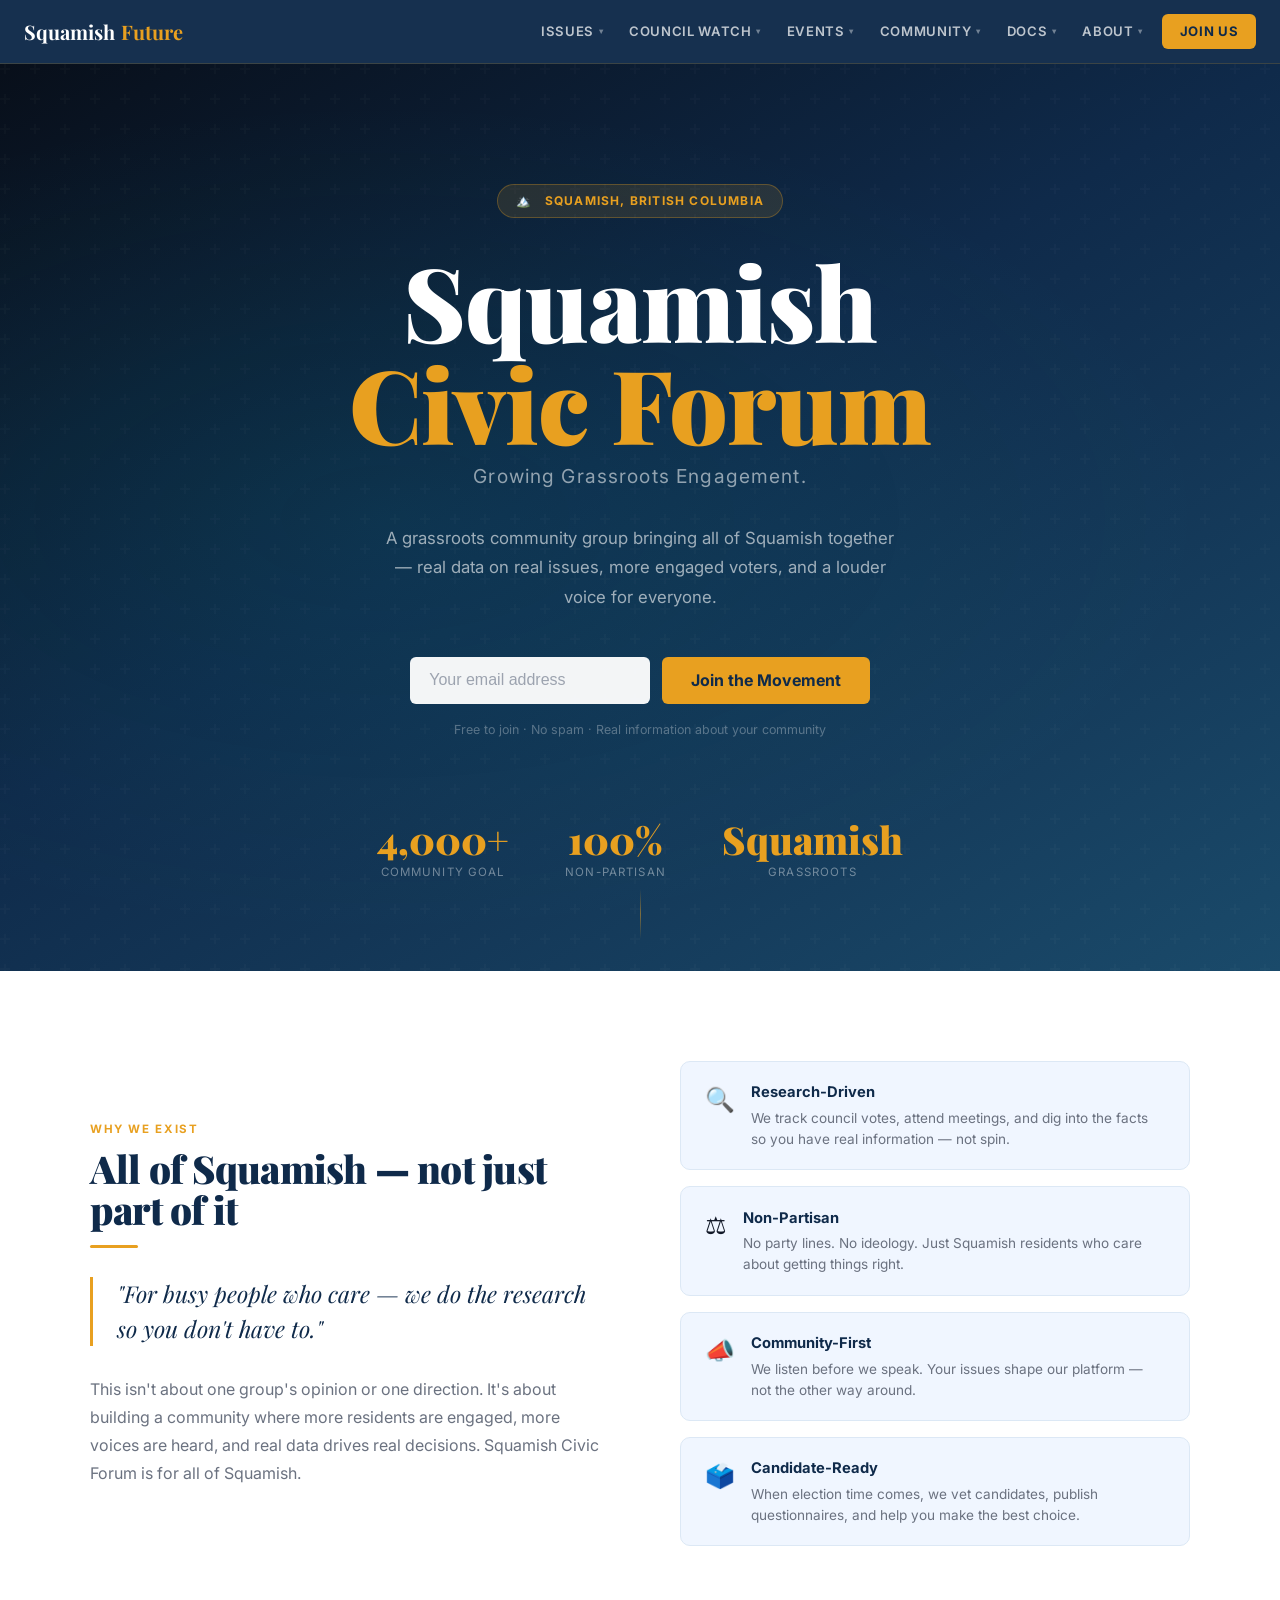
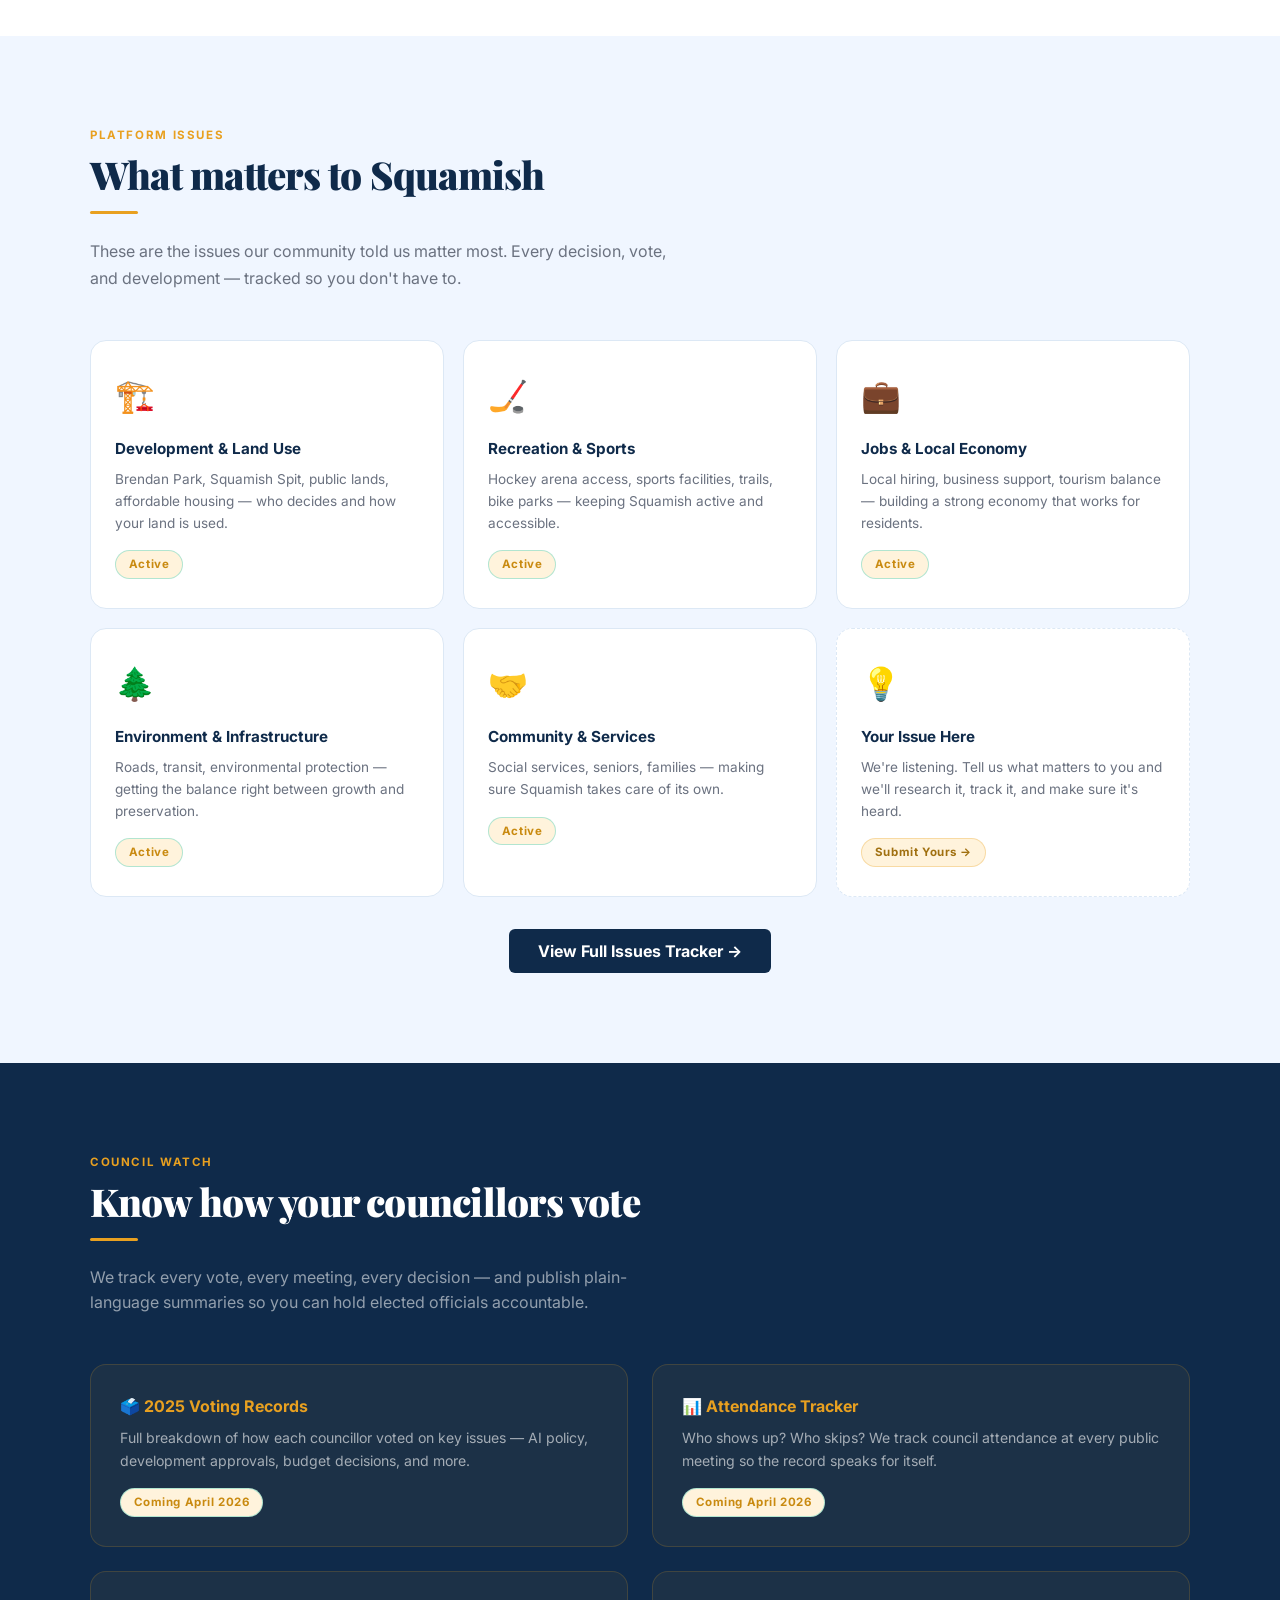
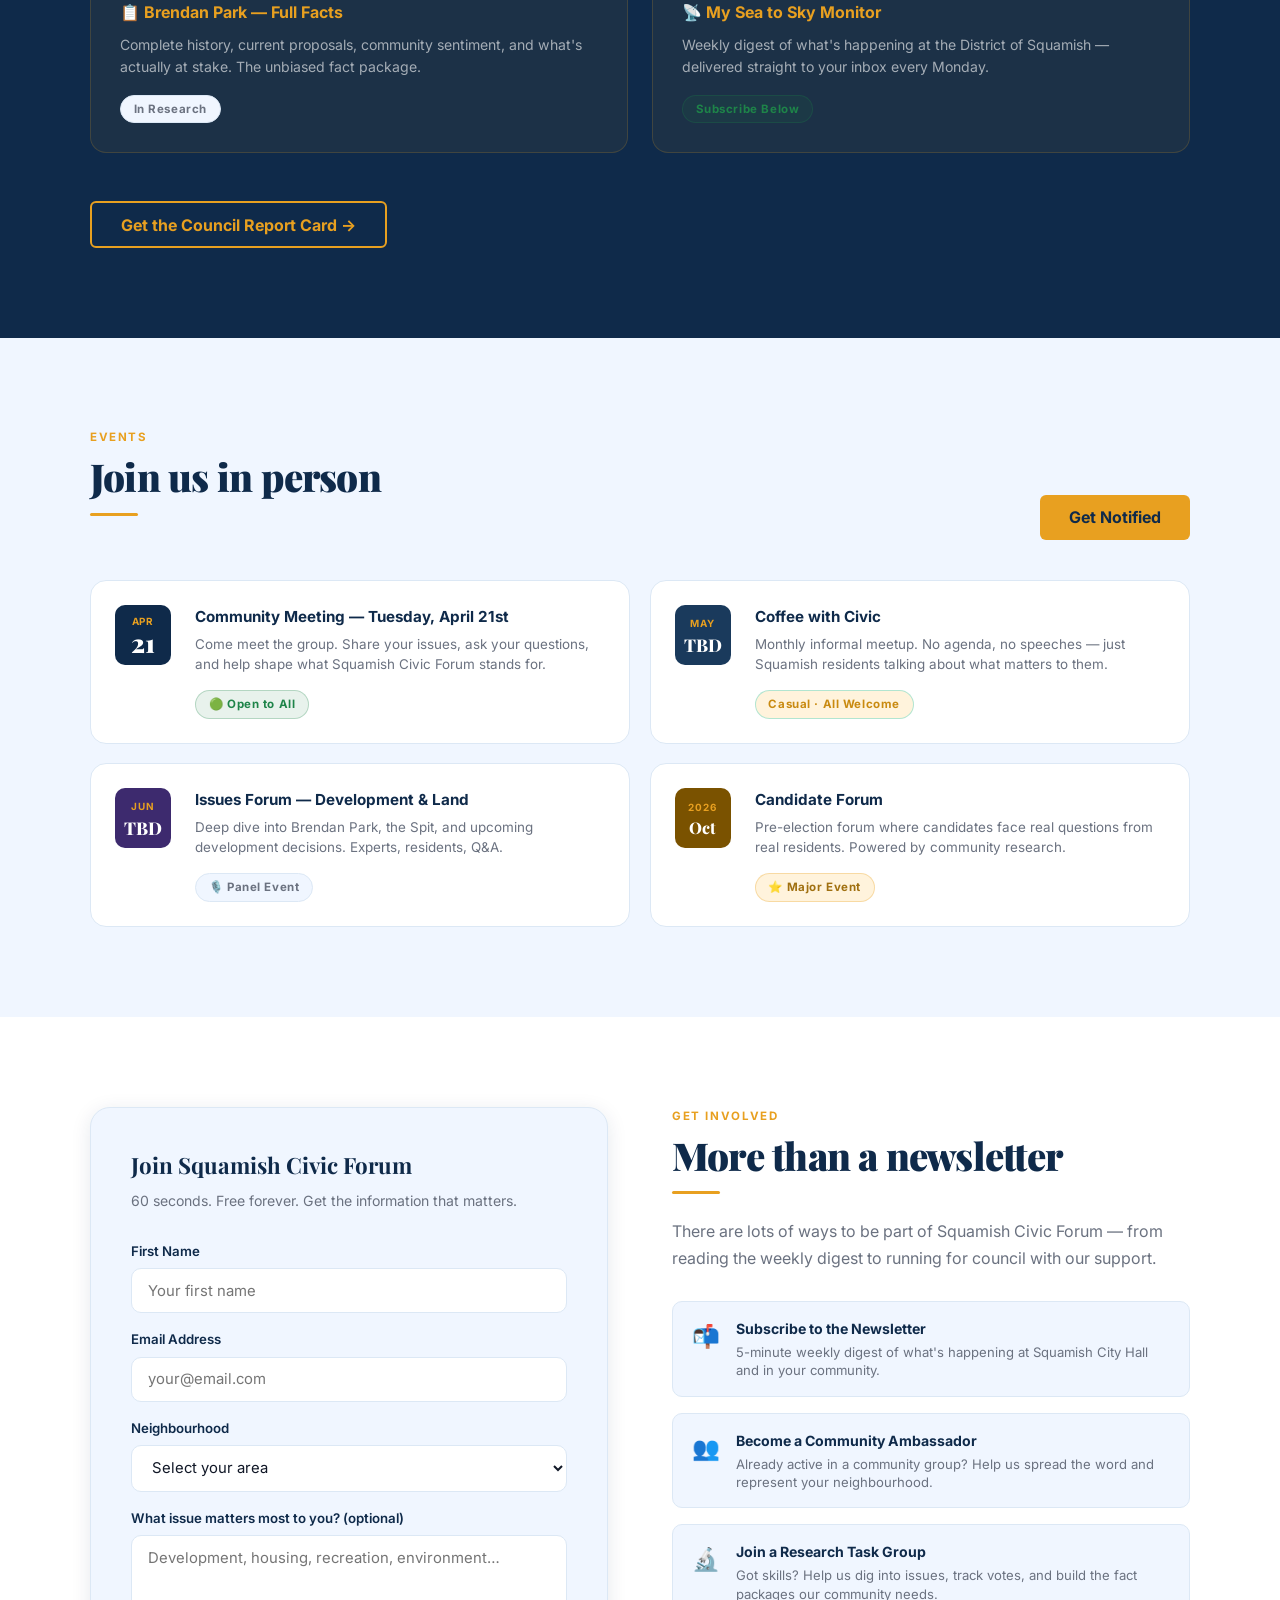
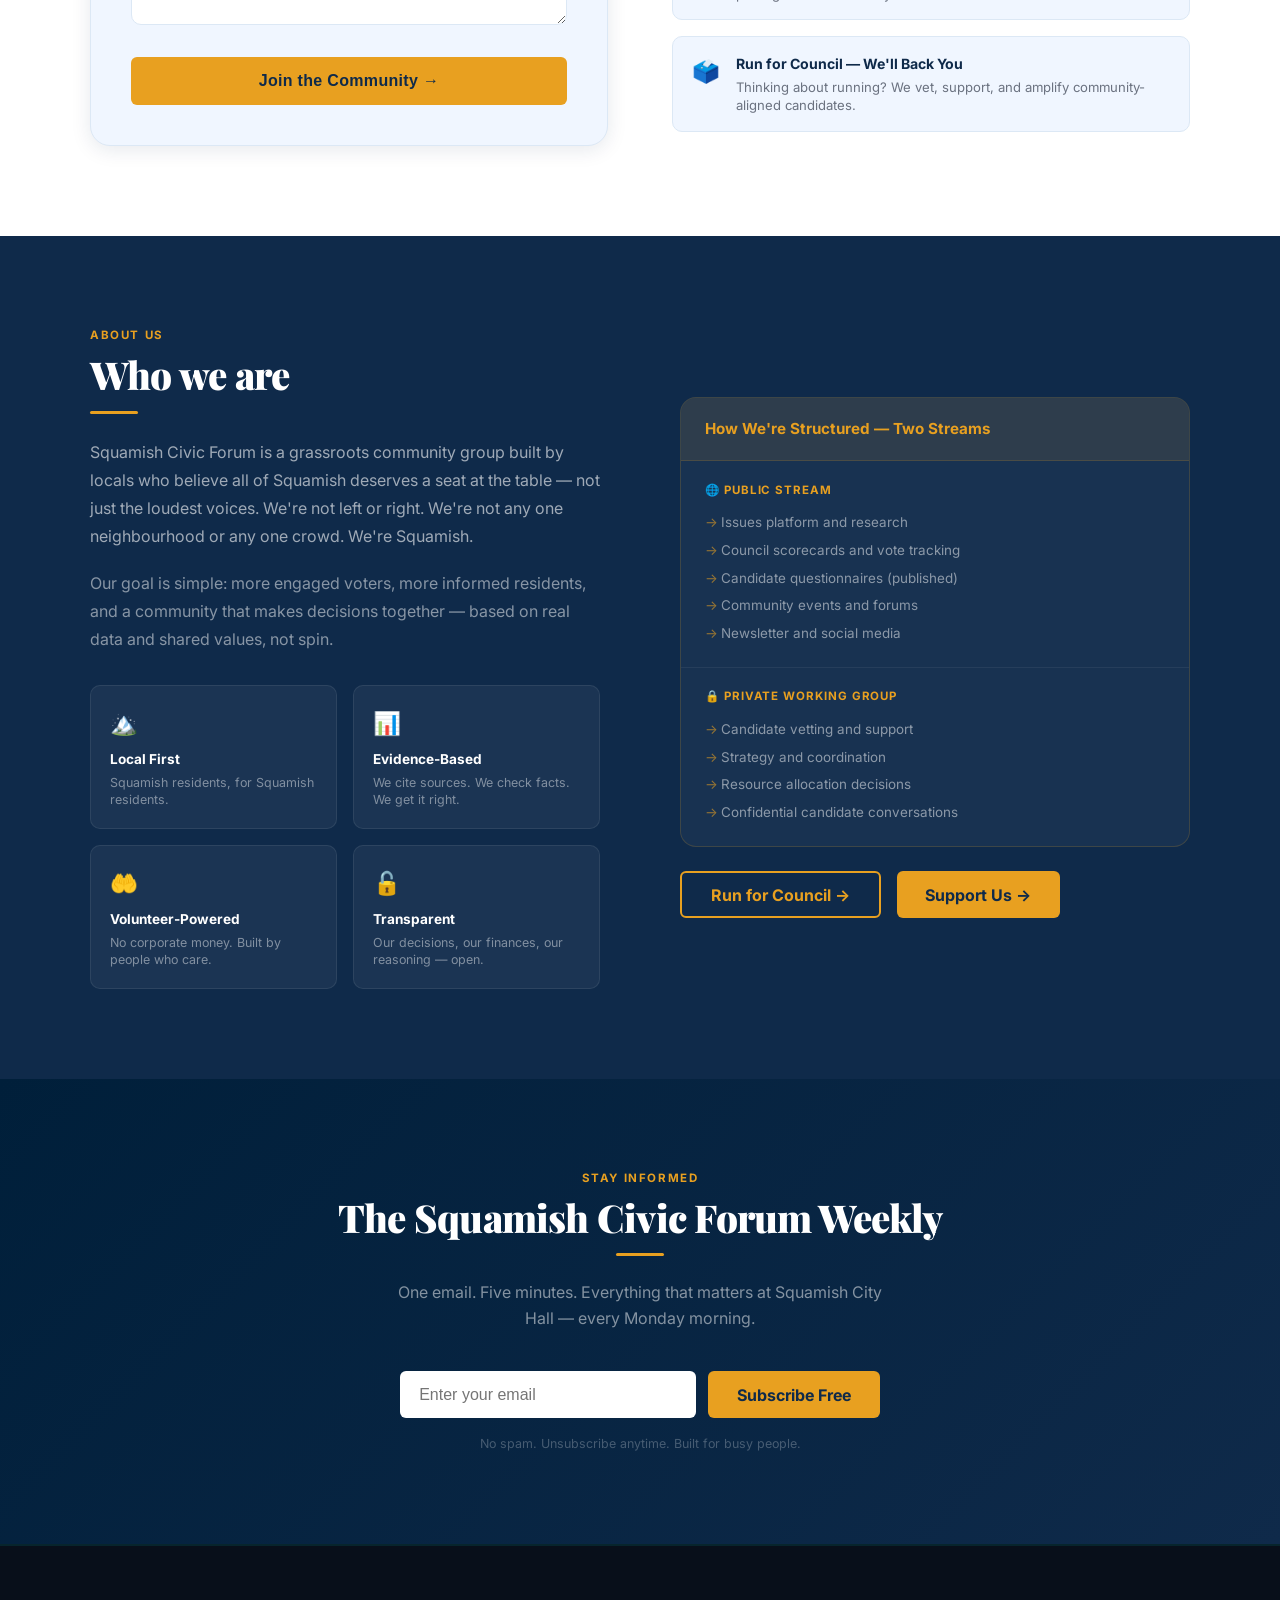
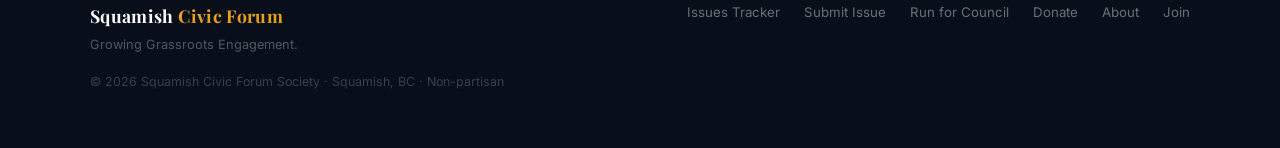
==== commit 6fea06f4: "Fix remaining 'Squamish Future' text on login page, hero, and portal" ====
--- a/index.html
+++ b/index.html
@@ -3,8 +3,8 @@
 <head>
   <meta charset="UTF-8" />
   <meta name="viewport" content="width=device-width, initial-scale=1.0" />
-  <title>Squamish Future — Built by the community. For the community.</title>
-  <meta name="description" content="Squamish Future is a non-partisan civic organization for Squamish, BC. Real data. Real issues. Built by the community, for the community." />
+  <title>Squamish Civic Forum — Growing Grassroots Engagement.</title>
+  <meta name="description" content="Squamish Civic Forum is a non-partisan civic organization for Squamish, BC. Real data. Real issues. Growing Grassroots Engagement." />
   <link rel="stylesheet" href="brand.css" />
   <style>
     /* ── PAGE-SPECIFIC STYLES ─────────────────────────── */
@@ -273,9 +273,9 @@
 <section id="hero" class="hero-bg">
   <div class="hero-badge">🏔️ &nbsp; Squamish, British Columbia</div>
 
-  <h1 class="display display-lg">Squamish<br><span class="teal">Future</span></h1>
-  <p class="hero-tagline">Built by the community. For the community.</p>
-  <p class="hero-sub">A non-partisan civic organization giving Squamish residents the research, tools, and voice they need to shape where this community is headed.</p>
+  <h1 class="display display-lg">Squamish<br><span class="teal">Civic Forum</span></h1>
+  <p class="hero-tagline">Growing Grassroots Engagement.</p>
+  <p class="hero-sub">A grassroots community group bringing all of Squamish together — real data on real issues, more engaged voters, and a louder voice for everyone.</p>
 
   <form class="hero-form" onsubmit="return false;">
     <input type="email" placeholder="Your email address" />
@@ -286,7 +286,7 @@
   <div class="hero-stats">
     <div class="hero-stat"><span class="num">4,000+</span><span class="lbl">Community Goal</span></div>
     <div class="hero-stat"><span class="num">100%</span><span class="lbl">Non-Partisan</span></div>
-    <div class="hero-stat"><span class="num">2026</span><span class="lbl">Election Ready</span></div>
+    <div class="hero-stat"><span class="num">Squamish</span><span class="lbl">Grassroots</span></div>
   </div>
 
   <div class="teal-line"></div>
@@ -298,10 +298,10 @@
     <div class="mission-grid">
       <div>
         <span class="section-label">Why We Exist</span>
-        <h2 class="display display-sm" style="color:var(--navy)">Squamish deserves informed, engaged citizens</h2>
+        <h2 class="display display-sm" style="color:var(--navy)">All of Squamish — not just part of it</h2>
         <div class="teal-rule"></div>
         <blockquote class="mission-quote">"For busy people who care — we do the research so you don't have to."</blockquote>
-        <p style="color:var(--grey); font-size:1rem; line-height:1.75;">Real data. Real issues. Considered recommendations. Five minutes to stay informed on what matters most in our community.</p>
+        <p style="color:var(--grey); font-size:1rem; line-height:1.75;">This isn't about one group's opinion or one direction. It's about building a community where more residents are engaged, more voices are heard, and real data drives real decisions. Squamish Civic Forum is for all of Squamish.</p>
       </div>
       <div class="pillars">
         <div class="pillar"><span class="pillar-icon">🔍</span><div><h4>Research-Driven</h4><p>We track council votes, attend meetings, and dig into the facts so you have real information — not spin.</p></div></div>
@@ -373,10 +373,10 @@
     </div>
     <div class="events-grid">
       <div class="event-card">
-        <div class="event-date"><span class="month">Apr</span><span class="day">9</span></div>
+        <div class="event-date"><span class="month">Apr</span><span class="day">21</span></div>
         <div class="event-info">
-          <h4>Community Founding Meeting</h4>
-          <p>Our first open community gathering. Share your issues, help shape what Squamish Future stands for.</p>
+          <h4>Community Meeting — Tuesday, April 21st</h4>
+          <p>Come meet the group. Share your issues, ask your questions, and help shape what Squamish Civic Forum stands for.</p>
           <div class="mt-2"><span class="badge badge-green">🟢 Open to All</span></div>
         </div>
       </div>
@@ -384,8 +384,8 @@
         <div class="event-date" style="background:var(--navy-mid)"><span class="month">May</span><span class="day" style="font-size:1.1rem;font-weight:800;padding-top:4px">TBD</span></div>
         <div class="event-info">
           <h4>Coffee with Civic</h4>
-          <p>Monthly informal meetup. No agenda, no speeches — just Squamish residents talking about what matters.</p>
-          <div class="mt-2"><span class="badge badge-teal">Casual</span></div>
+          <p>Monthly informal meetup. No agenda, no speeches — just Squamish residents talking about what matters to them.</p>
+          <div class="mt-2"><span class="badge badge-teal">Casual · All Welcome</span></div>
         </div>
       </div>
       <div class="event-card">
@@ -413,7 +413,7 @@
   <div class="container">
     <div class="join-grid">
       <div class="join-form-card">
-        <h3>Join Squamish Future</h3>
+        <h3>Join Squamish Civic Forum</h3>
         <p>60 seconds. Free forever. Get the information that matters.</p>
         <div class="sf-field"><label>First Name</label><input type="text" placeholder="Your first name" /></div>
         <div class="sf-field"><label>Email Address</label><input type="email" placeholder="your@email.com" /></div>
@@ -436,7 +436,7 @@
         <span class="section-label">Get Involved</span>
         <h2 class="display display-sm" style="color:var(--navy); margin-bottom:0.5rem;">More than a newsletter</h2>
         <div class="teal-rule"></div>
-        <p style="color:var(--grey); margin-bottom:1.8rem; line-height:1.7;">There are lots of ways to be part of Squamish Future — from reading the weekly digest to running for council with our support.</p>
+        <p style="color:var(--grey); margin-bottom:1.8rem; line-height:1.7;">There are lots of ways to be part of Squamish Civic Forum — from reading the weekly digest to running for council with our support.</p>
         <div class="ways-list">
           <div class="way-item"><span class="way-icon">📬</span><div><h4>Subscribe to the Newsletter</h4><p>5-minute weekly digest of what's happening at Squamish City Hall and in your community.</p></div></div>
           <div class="way-item"><span class="way-icon">👥</span><div><h4>Become a Community Ambassador</h4><p>Already active in a community group? Help us spread the word and represent your neighbourhood.</p></div></div>
@@ -456,8 +456,8 @@
         <span class="section-label">About Us</span>
         <h2 class="display display-sm" style="color:var(--white); margin-bottom:0.5rem;">Who we are</h2>
         <div class="teal-rule"></div>
-        <p style="color:rgba(255,255,255,0.6); margin-bottom:1.2rem; line-height:1.75;">Squamish Future is a registered BC Society built by locals who are tired of feeling like decisions are made without them. We're not left or right — we're Squamish.</p>
-        <p style="color:rgba(255,255,255,0.5); line-height:1.75;">We believe an informed community is a powerful community. Our job is to do the research, ask the hard questions, and give residents the tools to engage — on their own time, at their own pace.</p>
+        <p style="color:rgba(255,255,255,0.6); margin-bottom:1.2rem; line-height:1.75;">Squamish Civic Forum is a grassroots community group built by locals who believe all of Squamish deserves a seat at the table — not just the loudest voices. We're not left or right. We're not any one neighbourhood or any one crowd. We're Squamish.</p>
+        <p style="color:rgba(255,255,255,0.5); line-height:1.75;">Our goal is simple: more engaged voters, more informed residents, and a community that makes decisions together — based on real data and shared values, not spin.</p>
         <div class="about-values">
           <div class="value-item"><span class="value-icon">🏔️</span><h4>Local First</h4><p>Squamish residents, for Squamish residents.</p></div>
           <div class="value-item"><span class="value-icon">📊</span><h4>Evidence-Based</h4><p>We cite sources. We check facts. We get it right.</p></div>
@@ -501,7 +501,7 @@
 <section id="newsletter" class="sf-section-dark" style="text-align:center; background: linear-gradient(135deg, #001f3a 0%, var(--navy) 100%);">
   <div class="container">
     <span class="section-label" style="display:block; text-align:center;">Stay Informed</span>
-    <h2 class="display display-sm" style="color:var(--white);">The Squamish Future Weekly</h2>
+    <h2 class="display display-sm" style="color:var(--white);">The Squamish Civic Forum Weekly</h2>
     <div class="teal-rule centered"></div>
     <p class="section-sub">One email. Five minutes. Everything that matters at Squamish City Hall — every Monday morning.</p>
     <form class="newsletter-form" onsubmit="return false;">
@@ -516,9 +516,9 @@
 <footer class="sf-footer">
   <div class="sf-footer-inner">
     <div>
-      <div class="sf-footer-wordmark">Squamish <span>Future</span></div>
-      <p class="sf-footer-tagline">Built by the community. For the community.</p>
-      <p class="sf-footer-copy mt-2">© 2026 Squamish Future Society · Squamish, BC · Non-partisan</p>
+      <div class="sf-footer-wordmark">Squamish <span>Civic Forum</span></div>
+      <p class="sf-footer-tagline">Growing Grassroots Engagement.</p>
+      <p class="sf-footer-copy mt-2">© 2026 Squamish Civic Forum Society · Squamish, BC · Non-partisan</p>
     </div>
     <div class="sf-footer-links">
       <a href="tracker.html">Issues Tracker</a>
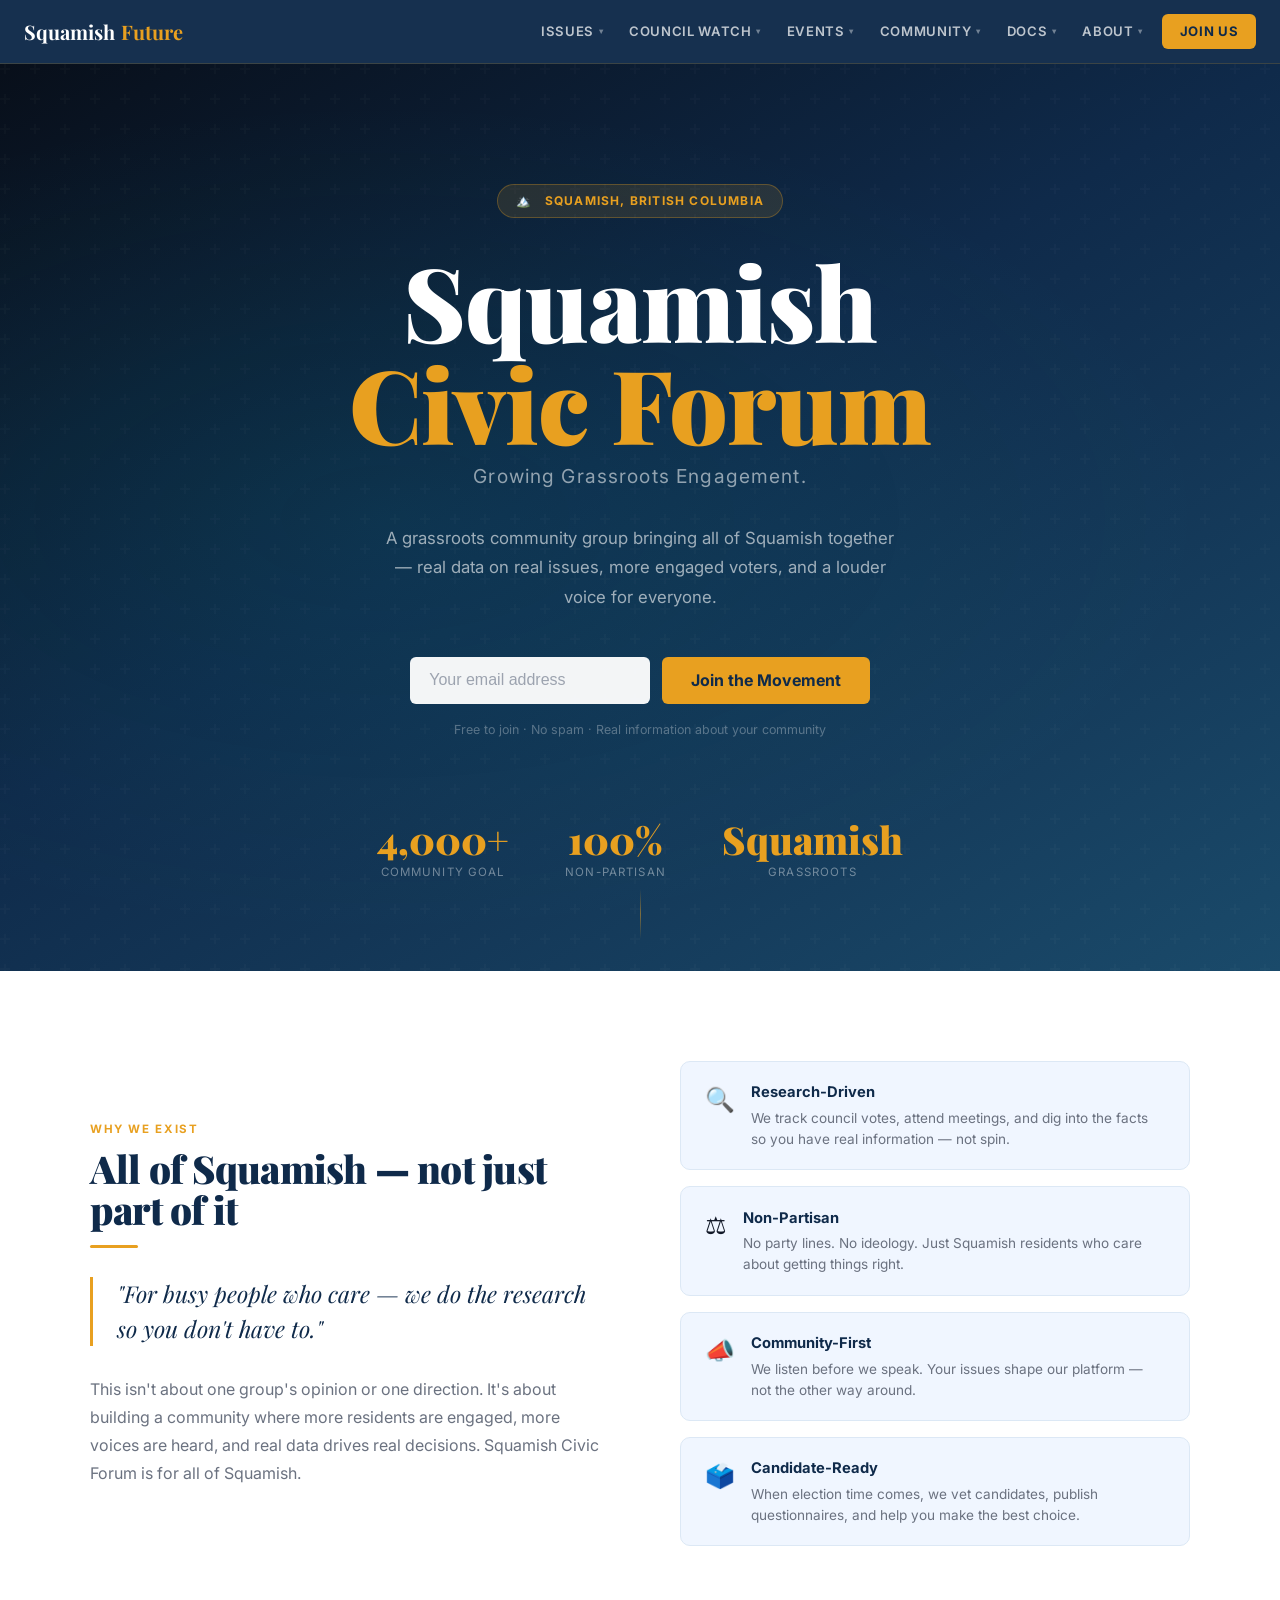
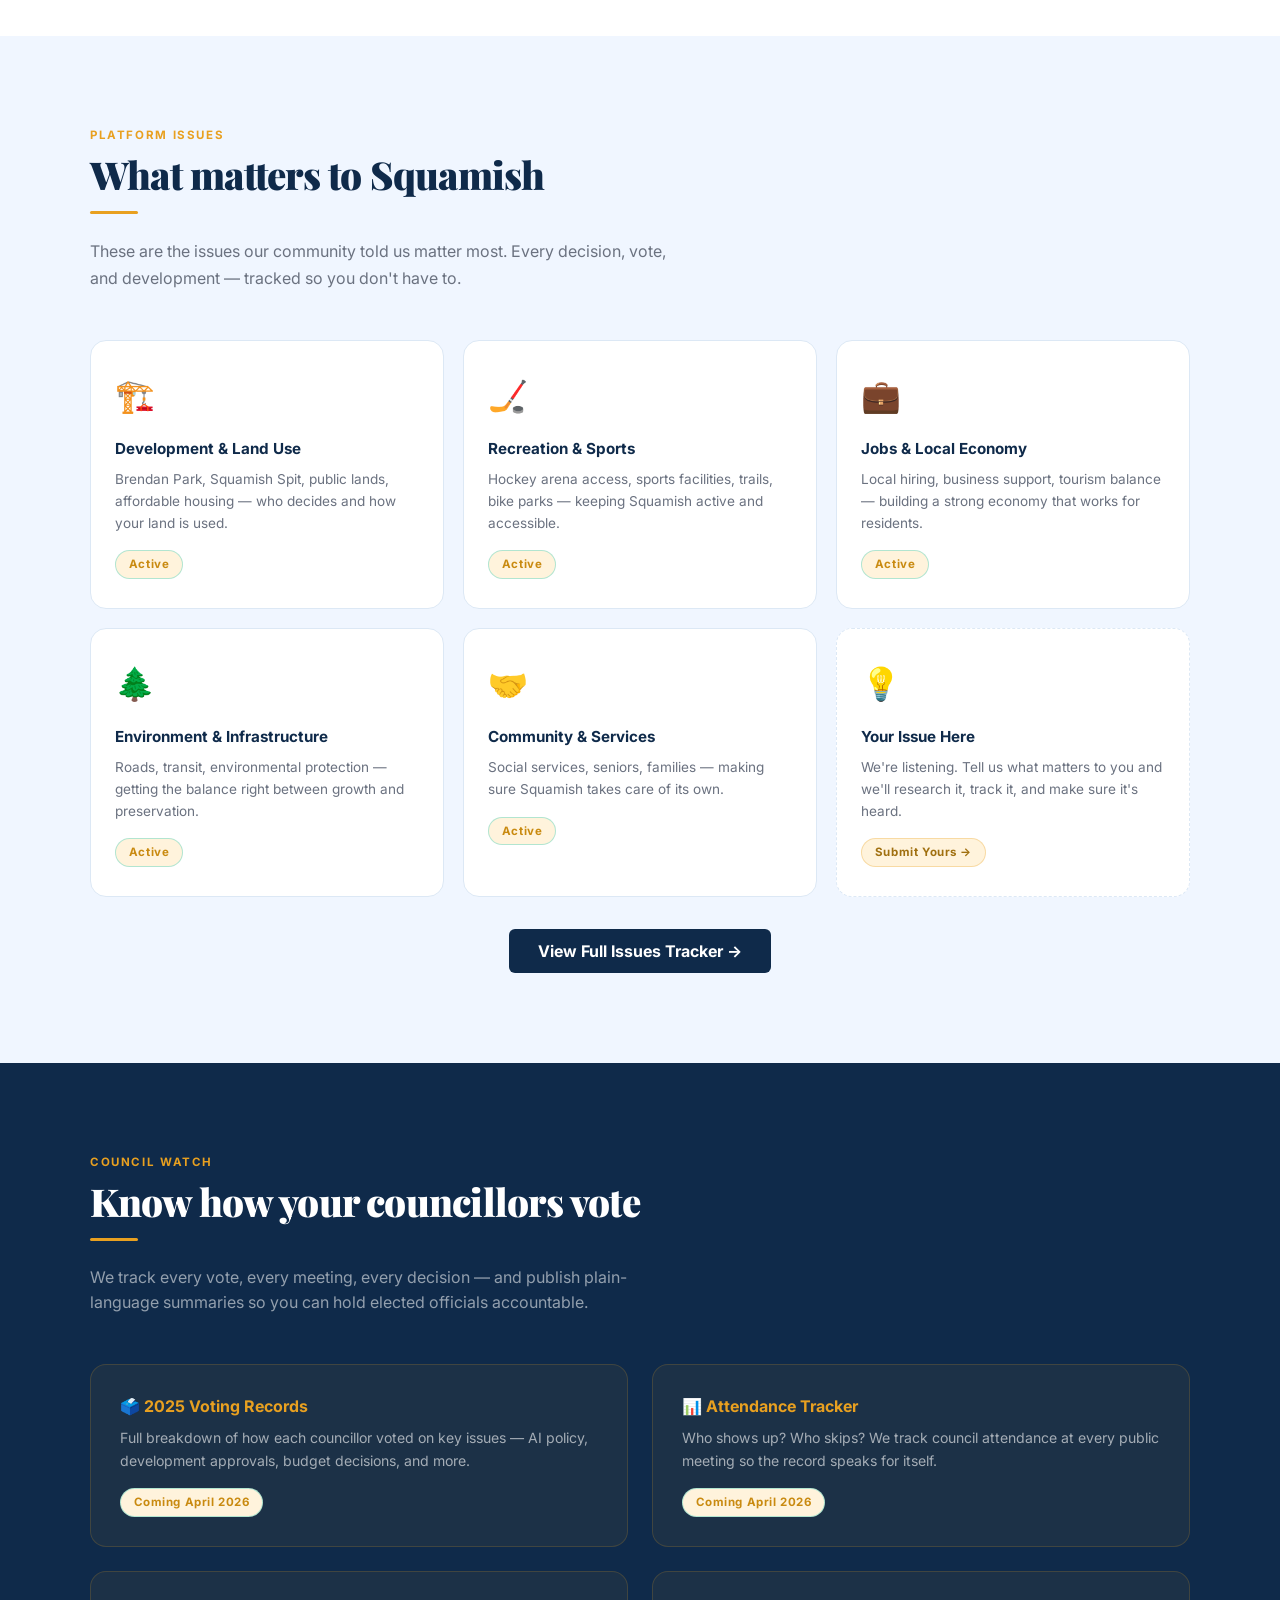
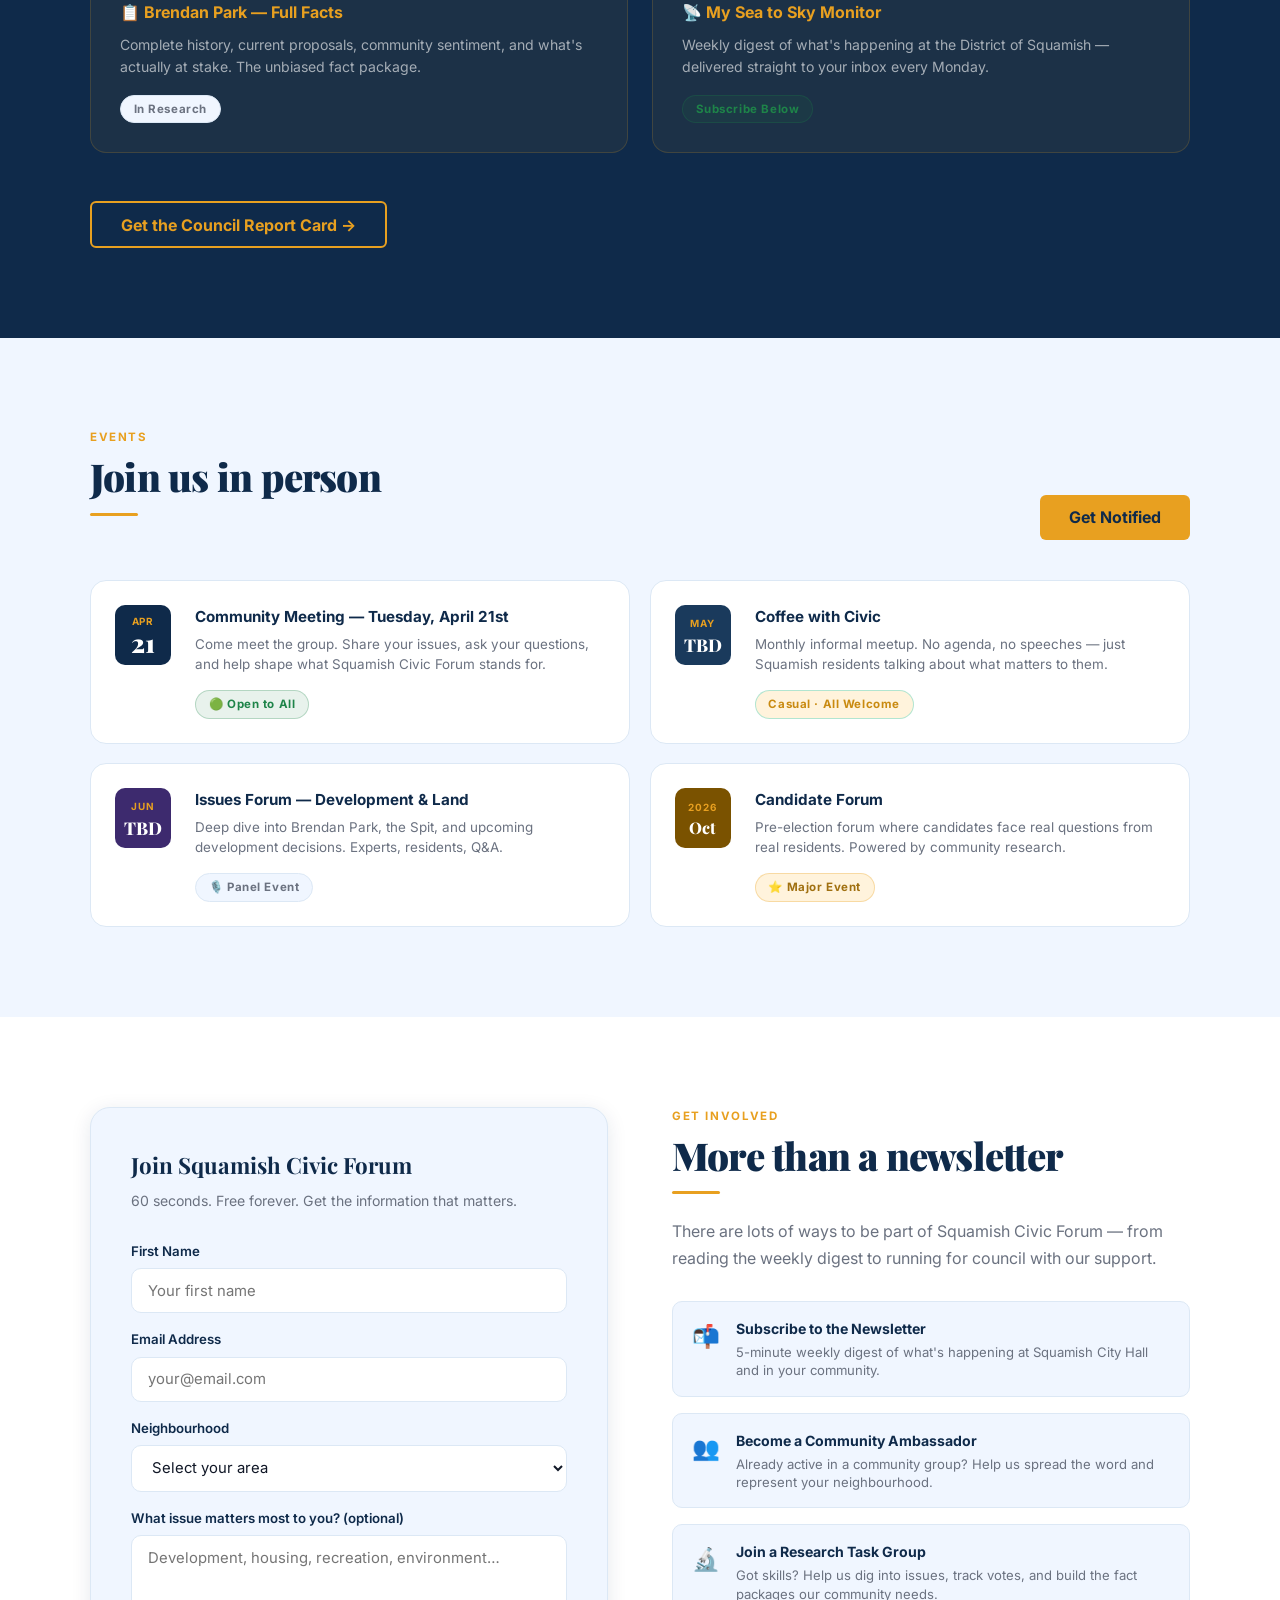
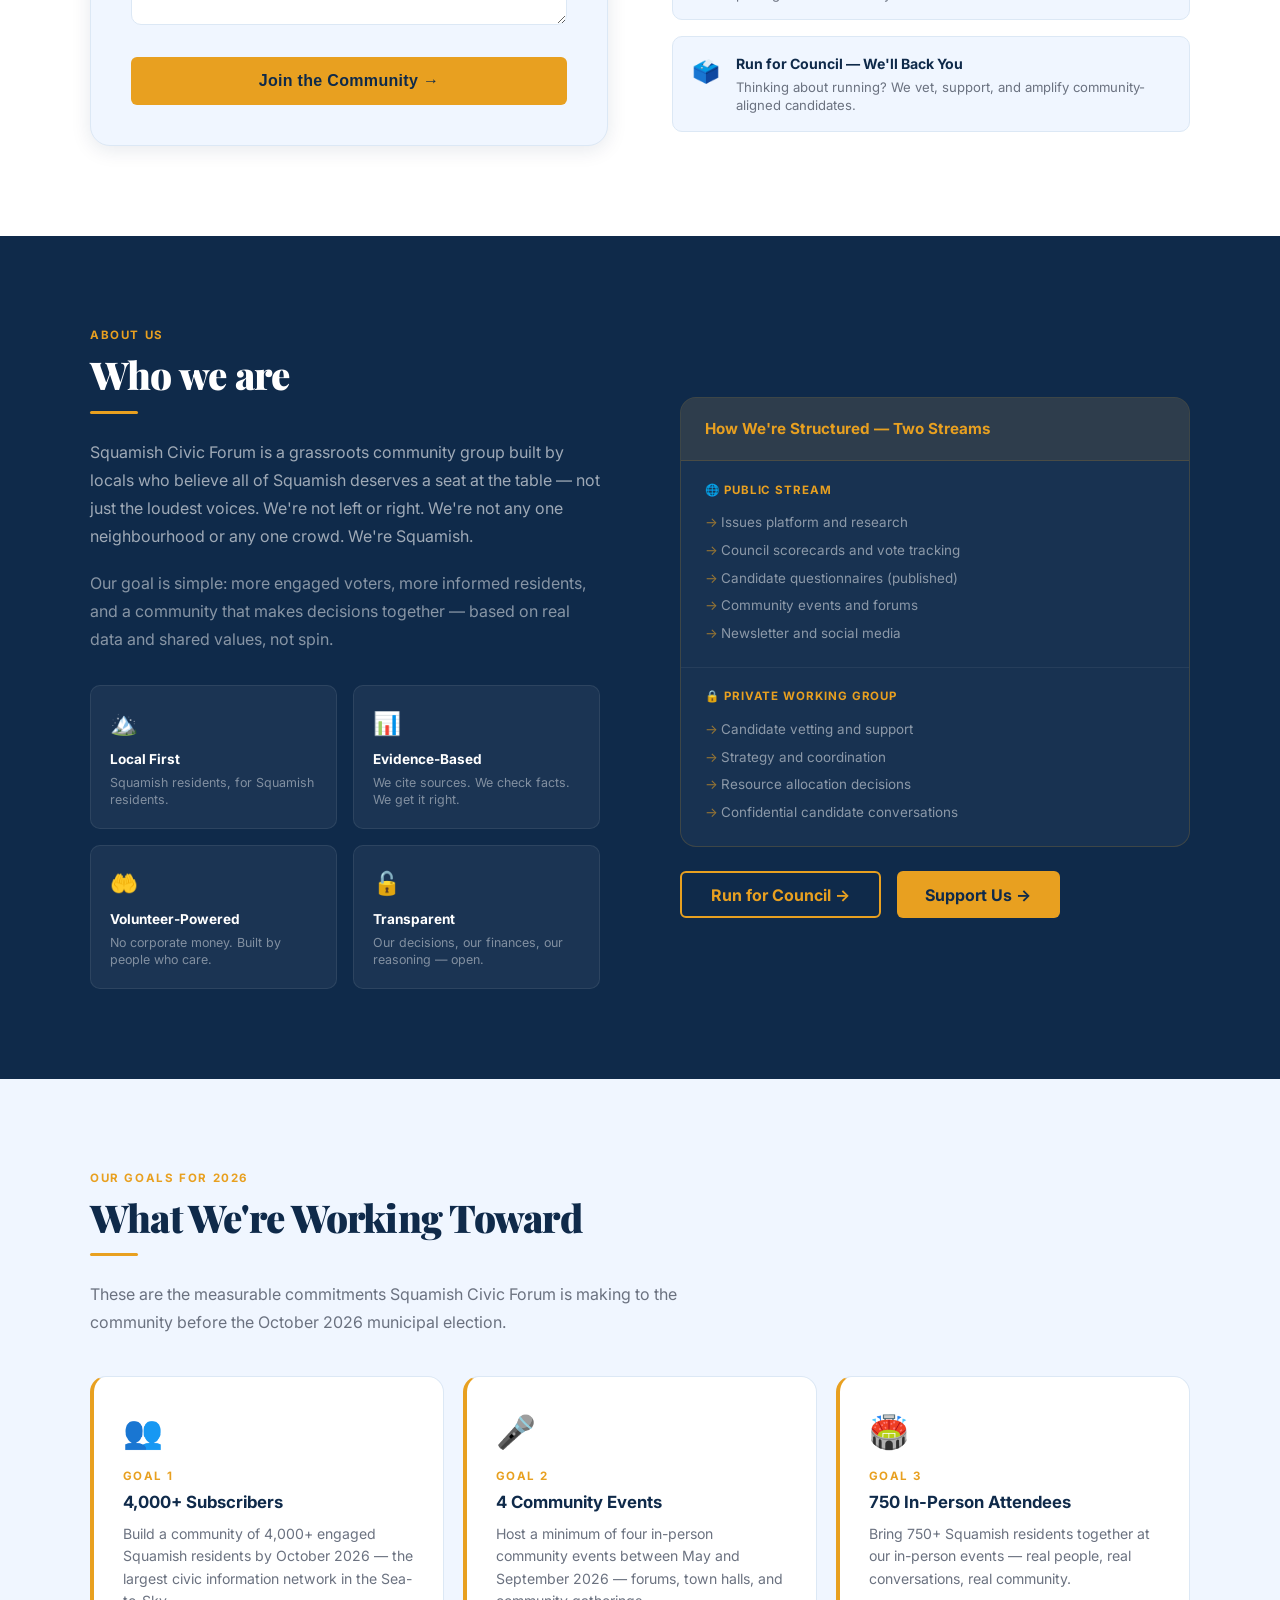
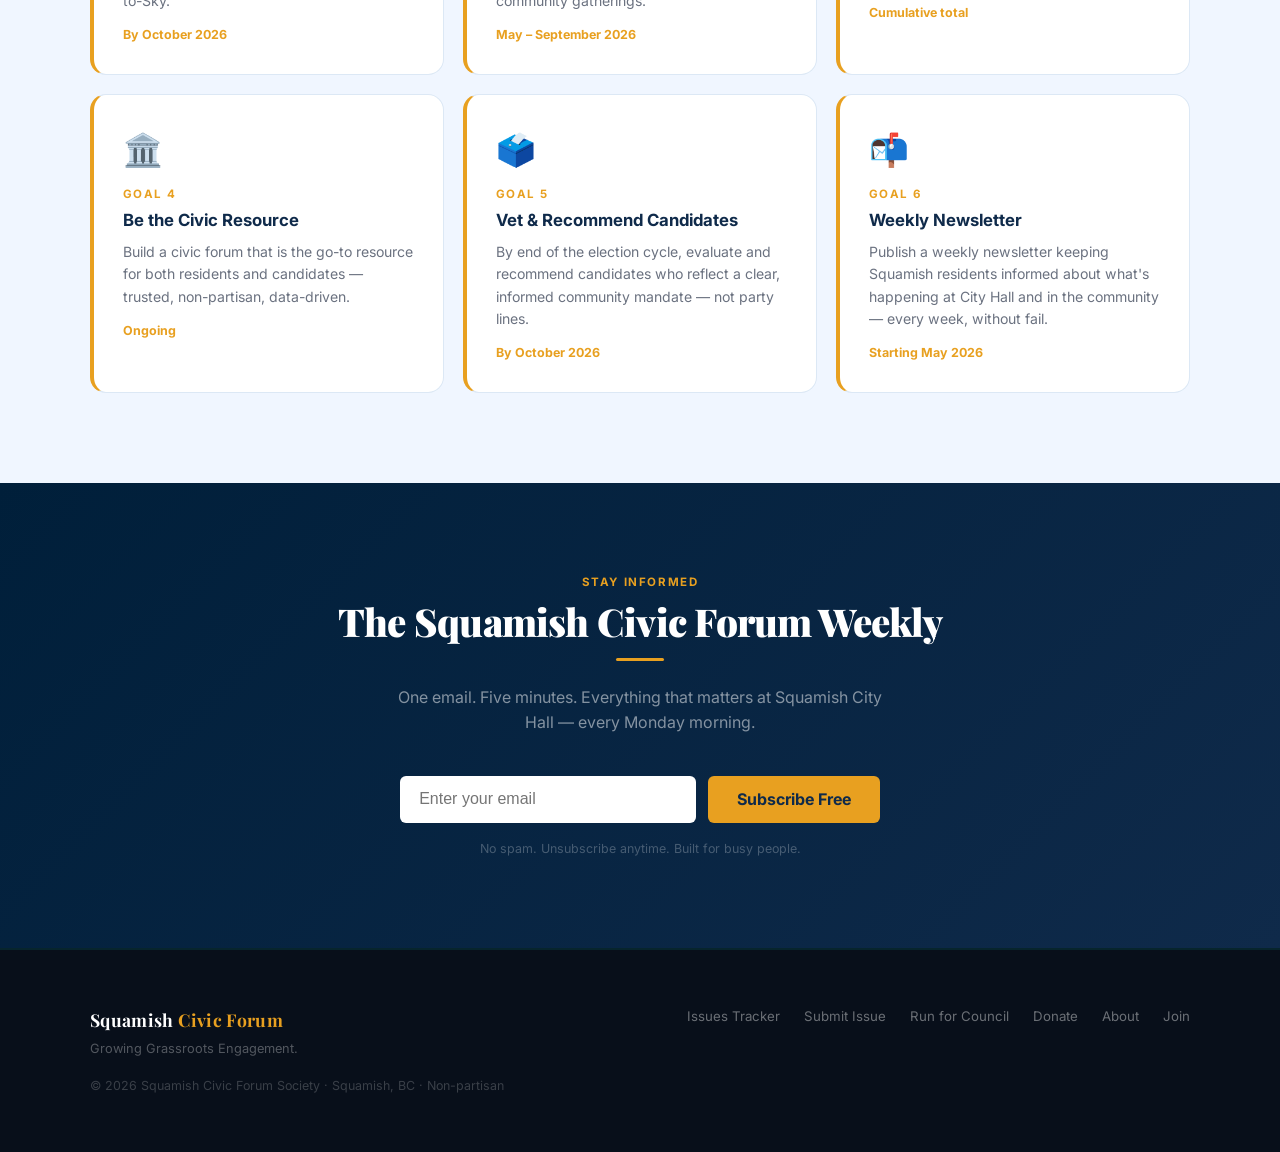
==== commit bd215a23: "Expanded member intake (issues, profession, volunteer), goals section on homepage, analytics shows n" ====
--- a/index.html
+++ b/index.html
@@ -497,6 +497,67 @@
   </div>
 </section>
 
+<!-- GOALS -->
+<section id="goals" class="sf-section-light">
+  <div class="container">
+    <span class="section-label">Our Goals for 2026</span>
+    <h2 class="display display-sm" style="color:var(--navy);">What We're Working Toward</h2>
+    <div class="teal-rule"></div>
+    <p style="color:var(--grey);font-size:1rem;max-width:600px;margin-bottom:2.5rem;line-height:1.75;">These are the measurable commitments Squamish Civic Forum is making to the community before the October 2026 municipal election.</p>
+    <div style="display:grid;grid-template-columns:repeat(auto-fit,minmax(280px,1fr));gap:1.2rem;">
+
+      <div class="card" style="border-left:4px solid var(--teal);">
+        <div style="font-size:2rem;margin-bottom:0.6rem;">👥</div>
+        <div style="font-size:0.72rem;font-weight:700;letter-spacing:0.12em;text-transform:uppercase;color:var(--teal);margin-bottom:4px;">Goal 1</div>
+        <h3 style="font-size:1.05rem;color:var(--navy);margin-bottom:0.4rem;">4,000+ Subscribers</h3>
+        <p style="font-size:0.88rem;color:var(--grey);line-height:1.6;">Build a community of 4,000+ engaged Squamish residents by October 2026 — the largest civic information network in the Sea-to-Sky.</p>
+        <div style="margin-top:0.8rem;font-size:0.78rem;font-weight:700;color:var(--teal);">By October 2026</div>
+      </div>
+
+      <div class="card" style="border-left:4px solid var(--teal);">
+        <div style="font-size:2rem;margin-bottom:0.6rem;">🎤</div>
+        <div style="font-size:0.72rem;font-weight:700;letter-spacing:0.12em;text-transform:uppercase;color:var(--teal);margin-bottom:4px;">Goal 2</div>
+        <h3 style="font-size:1.05rem;color:var(--navy);margin-bottom:0.4rem;">4 Community Events</h3>
+        <p style="font-size:0.88rem;color:var(--grey);line-height:1.6;">Host a minimum of four in-person community events between May and September 2026 — forums, town halls, and community gatherings.</p>
+        <div style="margin-top:0.8rem;font-size:0.78rem;font-weight:700;color:var(--teal);">May – September 2026</div>
+      </div>
+
+      <div class="card" style="border-left:4px solid var(--teal);">
+        <div style="font-size:2rem;margin-bottom:0.6rem;">🏟️</div>
+        <div style="font-size:0.72rem;font-weight:700;letter-spacing:0.12em;text-transform:uppercase;color:var(--teal);margin-bottom:4px;">Goal 3</div>
+        <h3 style="font-size:1.05rem;color:var(--navy);margin-bottom:0.4rem;">750 In-Person Attendees</h3>
+        <p style="font-size:0.88rem;color:var(--grey);line-height:1.6;">Bring 750+ Squamish residents together at our in-person events — real people, real conversations, real community.</p>
+        <div style="margin-top:0.8rem;font-size:0.78rem;font-weight:700;color:var(--teal);">Cumulative total</div>
+      </div>
+
+      <div class="card" style="border-left:4px solid var(--amber);">
+        <div style="font-size:2rem;margin-bottom:0.6rem;">🏛️</div>
+        <div style="font-size:0.72rem;font-weight:700;letter-spacing:0.12em;text-transform:uppercase;color:var(--amber);margin-bottom:4px;">Goal 4</div>
+        <h3 style="font-size:1.05rem;color:var(--navy);margin-bottom:0.4rem;">Be the Civic Resource</h3>
+        <p style="font-size:0.88rem;color:var(--grey);line-height:1.6;">Build a civic forum that is the go-to resource for both residents and candidates — trusted, non-partisan, data-driven.</p>
+        <div style="margin-top:0.8rem;font-size:0.78rem;font-weight:700;color:var(--amber);">Ongoing</div>
+      </div>
+
+      <div class="card" style="border-left:4px solid var(--amber);">
+        <div style="font-size:2rem;margin-bottom:0.6rem;">🗳️</div>
+        <div style="font-size:0.72rem;font-weight:700;letter-spacing:0.12em;text-transform:uppercase;color:var(--amber);margin-bottom:4px;">Goal 5</div>
+        <h3 style="font-size:1.05rem;color:var(--navy);margin-bottom:0.4rem;">Vet &amp; Recommend Candidates</h3>
+        <p style="font-size:0.88rem;color:var(--grey);line-height:1.6;">By end of the election cycle, evaluate and recommend candidates who reflect a clear, informed community mandate — not party lines.</p>
+        <div style="margin-top:0.8rem;font-size:0.78rem;font-weight:700;color:var(--amber);">By October 2026</div>
+      </div>
+
+      <div class="card" style="border-left:4px solid var(--amber);">
+        <div style="font-size:2rem;margin-bottom:0.6rem;">📬</div>
+        <div style="font-size:0.72rem;font-weight:700;letter-spacing:0.12em;text-transform:uppercase;color:var(--amber);margin-bottom:4px;">Goal 6</div>
+        <h3 style="font-size:1.05rem;color:var(--navy);margin-bottom:0.4rem;">Weekly Newsletter</h3>
+        <p style="font-size:0.88rem;color:var(--grey);line-height:1.6;">Publish a weekly newsletter keeping Squamish residents informed about what's happening at City Hall and in the community — every week, without fail.</p>
+        <div style="margin-top:0.8rem;font-size:0.78rem;font-weight:700;color:var(--amber);">Starting May 2026</div>
+      </div>
+
+    </div>
+  </div>
+</section>
+
 <!-- NEWSLETTER -->
 <section id="newsletter" class="sf-section-dark" style="text-align:center; background: linear-gradient(135deg, #001f3a 0%, var(--navy) 100%);">
   <div class="container">
